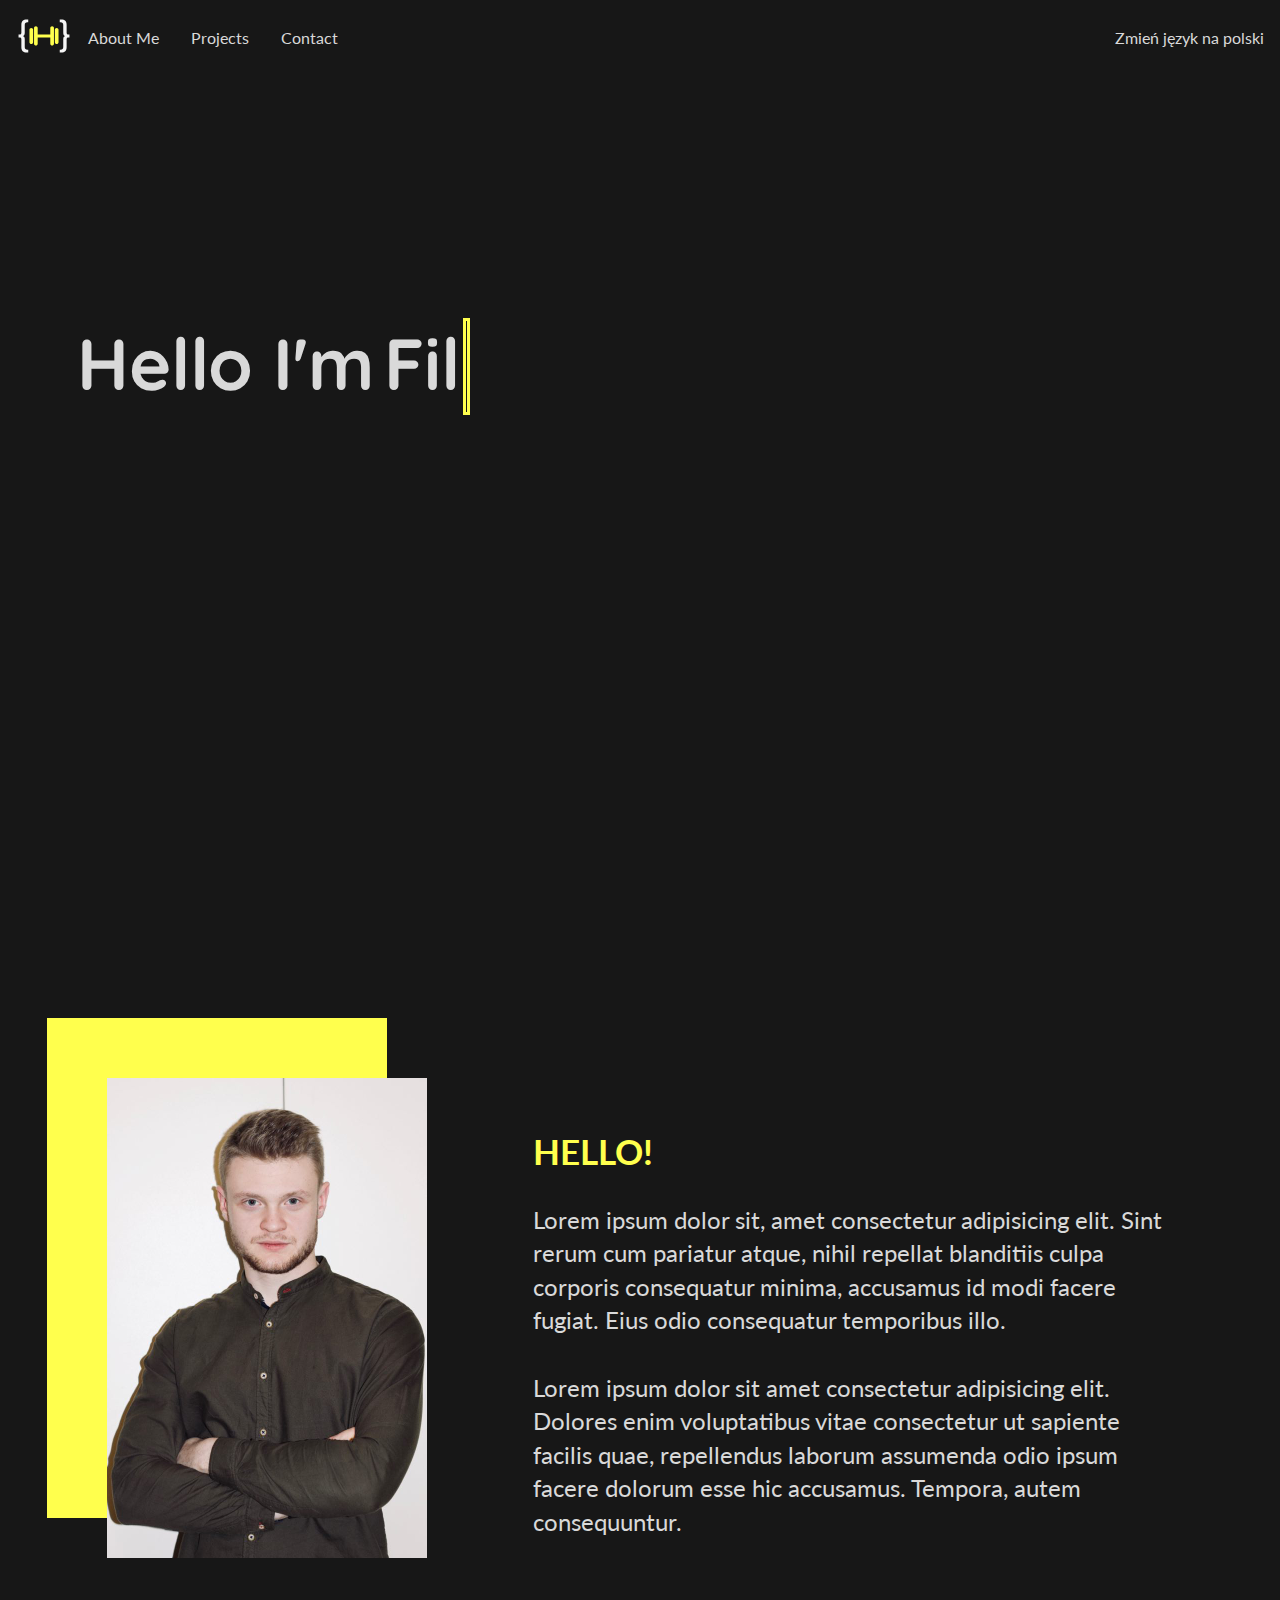
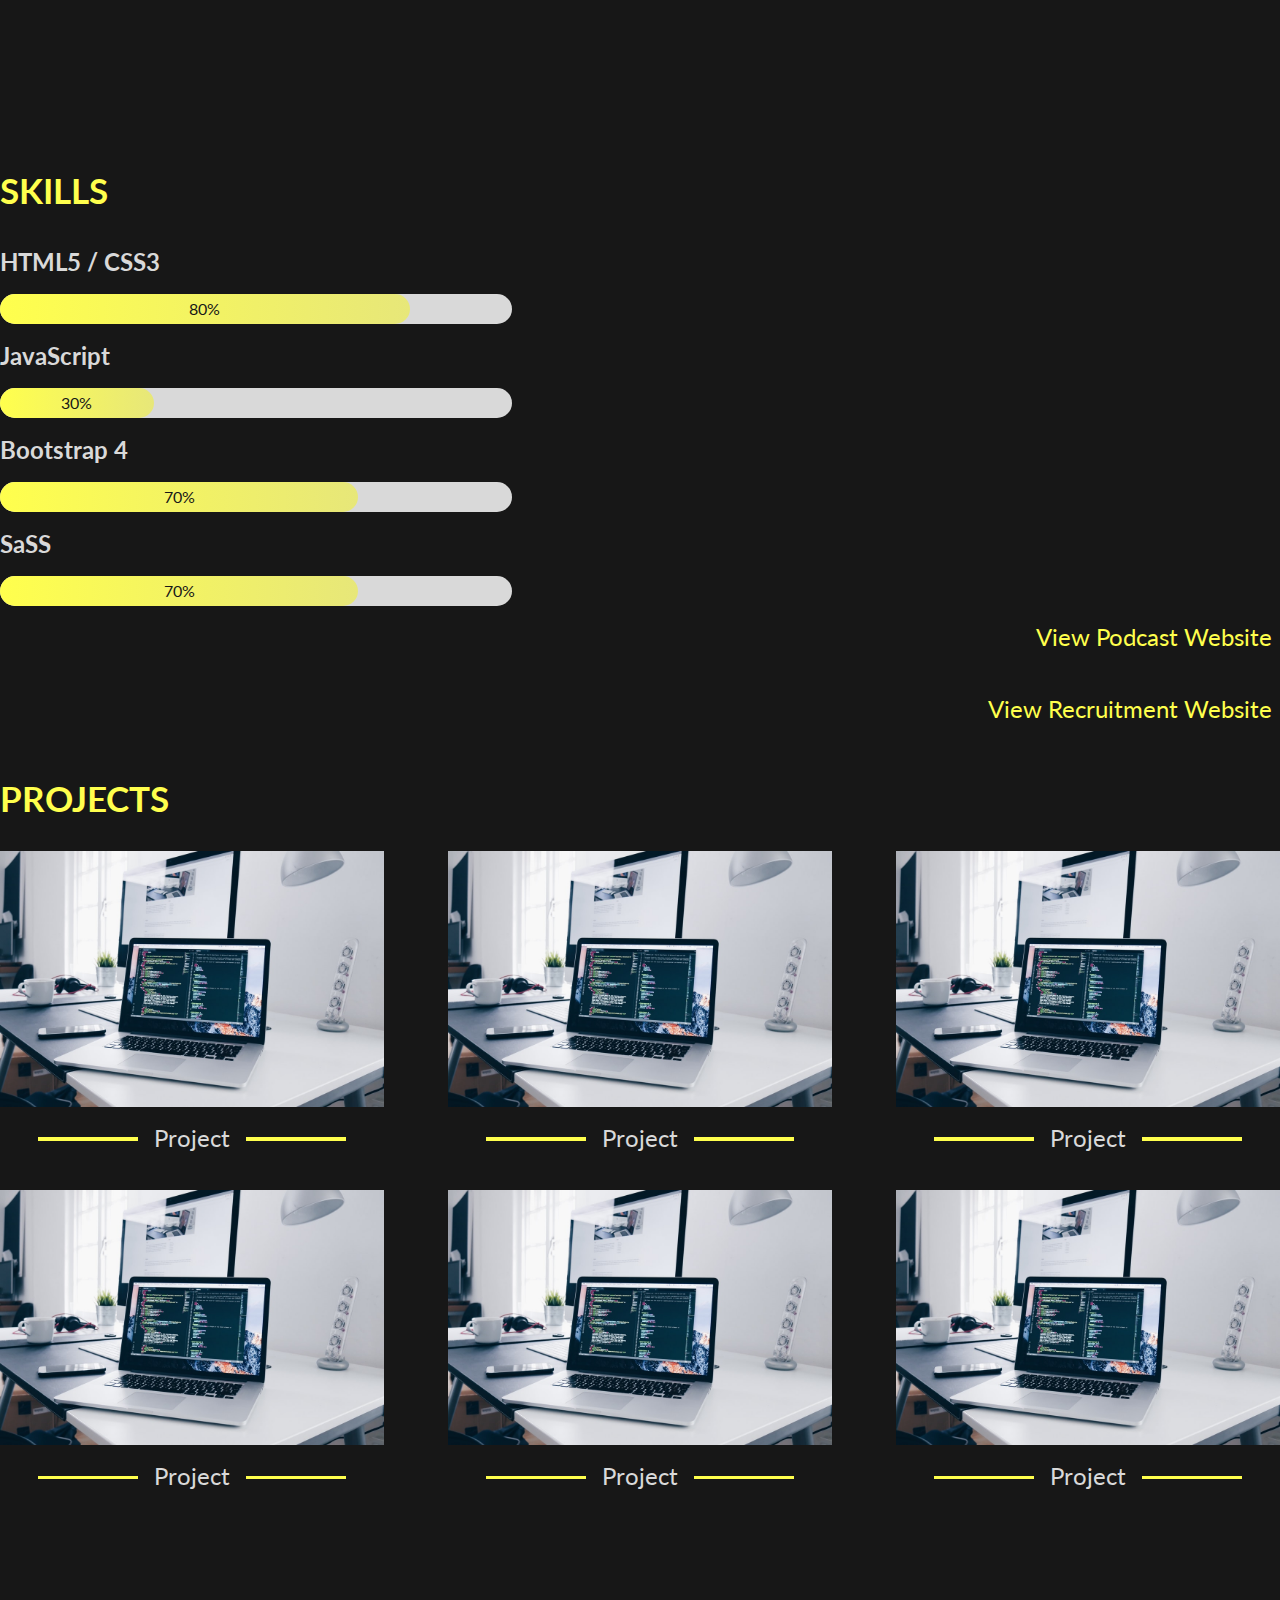
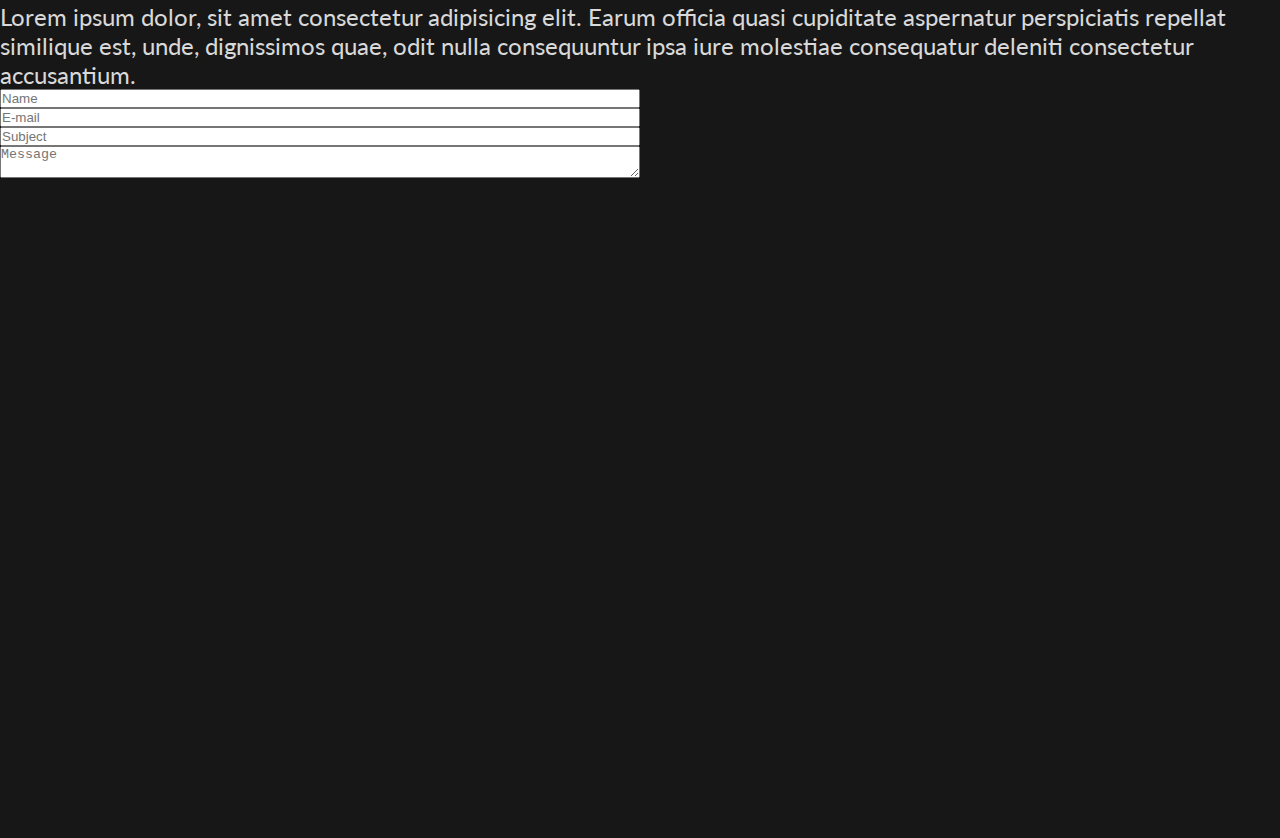
==== index.html @ 3d3f86bc "HTML, CSS and JS files - unfinished version" ====
<!DOCTYPE html>
<html lang="en">

<head>
    <meta charset="UTF-8">
    <meta name="viewport" content="width=device-width, initial-scale=1.0">
    <meta http-equiv="X-UA-Compatible" content="IE=edge, chrome=1">

    <title>Filip Kaczmarek - Portfolio</title>

    <meta name="keywords" content="Portfolio, Junior Frontend Developer, HTML, CSS, JavaScript">
    <meta name="author" content="Filip Kaczmarek">

    <!-- CSS STYLE  -->
    <link rel="stylesheet" href="style.css">

    <!-- GOOGLE FONTS -->
    <link href="https://fonts.googleapis.com/css2?family=Lato:wght@400;700;900&display=swap" rel="stylesheet">
    <link href="https://fonts.googleapis.com/css2?family=Quicksand:wght@400;700&display=swap" rel="stylesheet">

    <!-- FAV ICON -->
    <link rel="icon" href="Images/favicon.ico" type="image/x-icon'/">

</head>

<body>
    <div id="width-content">

        <!-- ***** NAVIGATION BAR ***** -->
        <nav class="navbar-view">
            <div>
                <ul class="navbar-list">
                    <li class="list-item list-logo">
                        <a class="navbar-link logo-fk" href="#"><img class="logo-navbar" src="Images/logo.svg"></a>
                    </li>
                    <li class="list-item list-link">
                        <a class="navbar-link" href="#">About Me</a>
                    </li>
                    <li class="list-item list-link">
                        <a class="navbar-link" href="#">Projects</a>
                    </li>
                    <li class="list-item list-link">
                        <a class="navbar-link" href="#">Contact</a>
                    </li>
                </ul>
            </div>
            <div class="change-language">
                <p>Zmień język na polski</p>
            </div>
        </nav>

        <!-- ***** MAIN SECTION - FIRST PAGE ***** -->
        <section id="first-page">
            <div class="greeting">
                <h1 class="greeting-text">Hello I'm </h1>
                <h1 class="typing">Hi</h1>
            </div>
        </section>

        <!-- ***** MAIN SECTION - About Me ***** -->
        <section id="about-me">
            <div class="about-me__content">
                <div class="am--content__img">
                    <img class="photo-fk" src="Images/FilipKaczmarek-photo.jpg" alt="">
                </div>
                <div class="am--content__text">
                    <h1 class="h1-yellow">HELLO!</h1><br>
                    <p>Lorem ipsum dolor sit, amet consectetur adipisicing elit. Sint rerum cum pariatur atque, nihil
                        repellat blanditiis culpa corporis consequatur minima, accusamus id modi facere fugiat. Eius
                        odio
                        consequatur temporibus illo.</p><br />
                    <p>Lorem ipsum dolor sit amet consectetur adipisicing elit. Dolores enim voluptatibus vitae
                        consectetur
                        ut sapiente facilis quae, repellendus laborum assumenda odio ipsum facere dolorum esse hic
                        accusamus. Tempora, autem consequuntur.</p>
                </div>
            </div>
            <div id="my-skills">
                <div class="progress-bar">
                    <h1><span class="skill-heading">SKILLS</span></h1><br />

                    <div class="progress-bar__item item-htmlcss">
                        <h2>HTML5 / CSS3</h2>
                        <div class="progress">
                            <div class="progress-done progress-done__htmlcss" data-done="80">
                                80%
                            </div>
                        </div>
                    </div>
                    <div class="progress-bar__item item-javascript">
                        <h2>JavaScript</h2>
                        <div class="progress">
                            <div class="progress-done progress-done__javascript" data-done="30">
                                30%
                            </div>
                        </div>
                    </div>
                    <div class="progress-bar__item item-bootstrap">
                        <h2>Bootstrap 4</h2>
                        <div class="progress">
                            <div class="progress-done progress-done__bootstrap" data-done="70">
                                70%
                            </div>
                        </div>
                    </div>
                    <div class="progress-bar__item item-sass">
                        <h2>SaSS</h2>
                        <div class="progress">
                            <div class="progress-done progress-done__sass" data-done="70">
                                70%
                            </div>
                        </div>
                    </div>
                </div>
                <div class="other-websites">
                    <div>
                        <a href="#">View Podcast Website</a>
                    </div>
                    <div>
                        <a href="#">View Recruitment Website</a>
                    </div>
                </div>
            </div>

        </section>

        <!-- ***** MAIN SECTION - Projects ***** -->
        <section id="#projects">
            <div class="projects-heading__div">
                <h1><span class="projects-heading">PROJECTS</span></h1>
            </div>
            <div class="project-grid">
                <div class="project-item project1">
                    <div class="project-photo">
                        <img src="Images/project-photo.jpg" alt="">
                    </div>
                    <div class="hidden-box">
                        <p>Lorem ipsum dolor sit, amet consectetur adipisicing elit. In adipisci eos aperiam omnis rem
                            ipsa fuga obcaecati explicabo placeat</p>
                        <button>ABC</button> <button>ABV</button>
                    </div>
                    <div class="project-title">
                        <p><span class="project-name">Project</span></p>
                    </div>
                </div>
                <div class="project-item project2">
                    <div class="project-photo">
                        <img src="Images/project-photo.jpg" alt="">
                    </div>
                    <div class="project-title">
                        <p><span class="project-name">Project</span></p>
                    </div>
                </div>
                <div class="project-item project3">
                    <div class="project-photo">
                        <img src="Images/project-photo.jpg" alt="">
                    </div>
                    <div class="project-title">
                        <p><span class="project-name">Project</span></p>
                    </div>
                </div>
                <div class="project-item project4">
                    <div class="project-photo">
                        <img src="Images/project-photo.jpg" alt="">
                    </div>
                    <div class="project-title">
                        <p><span class="project-name">Project</span></p>
                    </div>
                </div>
                <div class="project-item project5">
                    <div class="project-photo">
                        <img src="Images/project-photo.jpg" alt="">
                    </div>
                    <div class="project-title">
                        <p><span class="project-name">Project</span></p>
                    </div>
                </div>
                <div class="project-item project6">
                    <div class="project-photo">
                        <img src="Images/project-photo.jpg" alt="">
                    </div>
                    <div class="project-title">
                        <p><span class="project-name">Project</span></p>
                    </div>
                </div>
            </div>
        </section>
        <section id="contact">
            <div class="contact-text">
                <p>Lorem ipsum dolor, sit amet consectetur adipisicing elit. Earum officia quasi cupiditate aspernatur
                    perspiciatis repellat similique est, unde, dignissimos quae, odit nulla consequuntur ipsa iure
                    molestiae consequatur deleniti consectetur accusantium.</p>
            </div>
            <div class="contact-flexbox">
                <div class="contactMe">
                    <form id="contact-form">
                        <input type="text" name="name" id="nameOfUser" placeholder="Name">
                        <input type="text" name="email" id="userEmail" placeholder="E-mail">
                        <input type="text" name="subject" id="messageSubject" placeholder="Subject">
                        <textarea name="message" id="messageFromUser" placeholder="Message"></textarea>
                    </form>
                </div>
                <div class="contact-info"></div>
            </div>
        </section>
    </div>


    <script src="script.js"></script>
</body>

</html>
---- style.css ----
* {
    box-sizing: border-box;
    margin: 0;
    padding: 0;
}

html, body {
    width: 100%;
    height: 100%;
    background-color: #171717;
    color: #D9D9D9;
    font-family: "Lato", sans-serif;
}

p {
    font-size: 1.5rem;
}

#width-content {
    margin: 0 auto;
    max-width: 1400px;
}

.h1-yellow, .skill-heading, .projects-heading {
    color: #FFFF4D;
    font-size: 2.2rem;
}

/* NAVIGATION */

.navbar-view {
    display: flex;
    flex-direction: row;
    align-items: center;
    justify-content: space-between;
    margin: 0.5rem 1rem;
}

.navbar-list {
    display: flex;
    align-items: center;
    justify-content: space-around;
}

.navbar-list li {
    list-style: none;
}

.list-logo {
    margin-right: 0.5rem 1.5rem;
}

.list-link {
    margin: 0.5rem 1rem;
}

.navbar-link {
    text-decoration: none;
    color: #D9D9D9;
}

.logo-fk {
    padding-right: 1rem;
}

.logo-navbar {
    min-width: 40px;
    max-height: auto;
}

.change-language>p {
    font-size: 1rem !important;
}

/* MAIN PAGE */

#first-page {
    width: 100%;
    height: calc(100vh - 70px);
}

.greeting {
    width: 100%;
    height: 100%;
    /* display: grid;
    grid-template-columns: repeat(12, 1fr);
    grid-template-rows: repeat(3, 1fr); */
    display: flex;
}

.greeting-text, .typing {
    font-family: "Quicksand", sans-serif;
    font-weight: 700;
    font-size: 4.5rem;
    padding-top: 19%;
    /* grid-column: 3 / 12;
    grid-row: 2 / 3; */
}

.greeting-text {
    padding-left: 6%;
}

.typing {
    position: relative;
    margin-left: 10px;
}

.typing::after {
    content: "";
    position: absolute;
    right: -10px;
    width: 0.5px;
    height: 11%;
    border: 3px solid #FFFF4D;
    animation: blink 0.5s infinite ease;
}

@keyframes blink {
    0% {
        opacity: 0;
    }
    100% {
        opacity: 1;
    }
}

/* About Me - Section */

.js-navbar {}

#about-me {
    width: 100%;
    height: 160vh;
}

.about-me__content {
    width: 100%;
    height: 60%;
    display: grid;
    grid-template-columns: repeat(12, 1fr);
    grid-template-rows: 20% 40% 40%;
}

.am--content__img {
    grid-column: 2 / 5;
    grid-row: 2 / 4;
}

.am--content__text {
    grid-column: 6 / 12;
    grid-row: 1 / 4;
    display: flex;
    flex-direction: column;
    align-items: flex-start;
    justify-content: center;
    line-height: 2.1rem;
}

.photo-fk {
    width: 100%;
    height: auto;
    -webkit-box-shadow: -50px -50px 0px 10px rgba(255, 255, 77, 1);
    -moz-box-shadow: -50px -50px 0px 10px rgba(255, 255, 77, 1);
    box-shadow: -50px -50px 0px 10px rgba(255, 255, 77, 1);
}

/* SKILLS SECTION */

#my-skills {
    width: 100%;
    height: 40%;
    display: flex;
}

.other-websites, .progress-bar {
    display: inline-block;
    width: 50%;
    height: 100%;
}

.progress-bar {
    display: flex;
    flex-direction: column;
}

.progress-bar__item {
    line-height: 4rem;
}

.other-websites {
    display: flex;
    flex-direction: column;
    align-items: flex-end;
    justify-content: flex-end;
}

.other-websites a {
    text-decoration: none;
    line-height: 4.5rem;
    color: #FFFF4D;
    padding-right: 0.5rem;
    padding-bottom: 1rem;
    font-size: 1.5rem;
}

/* -- Progress Bar -- */

.progress {
    width: 80%;
    height: 30px;
    border-radius: 20px;
    background-color: #D9D9D9;
}

.progress-done {
    height: 100%;
    color: #171717;
    background: linear-gradient(to left, #e7e779, #FFFF4D);
    border-radius: 20px;
    display: flex;
    justify-content: center;
    align-items: center;
    transition: 1s ease;
}

.progress-done__htmlcss {
    width: 0;
    opacity: 0;
}

.progress-done__javascript {
    width: 0;
    opacity: 0;
}

.progress-done__bootstrap, .progress-done__sass {
    width: 0;
    opacity: 0;
}

/* -- PROJECTS SECTION -- */

#projects {
    width: 100%;
    height: auto;
    display: block;
}

.projects-heading__div {
    margin-top: 2rem;
    margin-bottom: 2rem;
}

.nav-projects {
    margin-top: 4.5rem;
    margin-bottom: 2rem;
}

.project-grid {
    display: grid;
    grid-template-columns: repeat(12, 1fr);
    grid-template-rows: 1fr 1fr;
    column-gap: 5%;
    row-gap: 3%;
    margin-bottom: 3rem;
}

.project-item {
    width: 100%;
    height: 100%;
    display: flex;
    flex-direction: column;
}

.hidden-box {
    background-color: gray;
    display: none;
}

.project1, .project2, .project3, .hidden-box {
    grid-row: 1 / 2;
}

.project4, .project5, .project6 {
    grid-row: 2 / 3;
}

.project1, .project4 {
    grid-column: 1 / 5;
}

.project2, .project5 {
    grid-column: 5 / 9;
}

.project3, .project6 {
    grid-column: 9 / 13;
}

.project-photo {
    width: 100%;
    height: 80%;
}

.project-photo>img {
    width: 100%;
    height: 100%;
}

.project-title {
    width: 100%;
    height: 20%;
    text-align: center;
}

.project-title p {
    padding: 1rem 1rem;
    position: relative;
}

.project-title p::before {
    content: "";
    display: block;
    width: 100px;
    height: 3.5px;
    background: #FFFF4D;
    position: absolute;
    left: 10%;
    top: 50%;
    z-index: -2;
}

.project-title p::after {
    content: "";
    display: block;
    width: 100px;
    height: 3.5px;
    background: #FFFF4D;
    position: absolute;
    right: 10%;
    top: 50%;
    z-index: -2;
}

.project-name {
    background: #171717;
}

/* -- CONTACT ME SECTION -- */

#contact{
    width: 100%;
    height: 100vh;
}

.contact-text {
    padding-top: 4rem;
}

.contact-flexbox{
    display: flex;
    flex-direction: row;
    justify-content: center;
}

.contactMe,
.contact-info {
    width: 50%;
    height: auto;
}

#contact-form {
    display: flex;
    flex-direction: column;
}

@media screen and (max-width: 950px) {
    .greeting {
        flex-direction: column;
    }
    .greeting-text {
        padding-top: 25%;
        padding-left: 23%;
    }
    .typing {
        padding-top: 0%;
    }
    .am--content__text {
        padding-top: 1.5rem;
        line-height: 1.7rem;
        justify-content: flex-start;
    }
    #about-me p {
        font-size: 1.2rem
    }
}

@media screen and (max-width: 650px) {
    .greeting {
        flex-direction: column;
    }
    .greeting-text {
        padding-top: 40%;
    }
    .typing {
        padding-top: 0%;
    }
    .am--content__text {
        line-height: 1.3rem;
    }
    #about-me p {
        font-size: 1rem
    }
}

@media screen and (max-width: 480px) {
    .greeting {
        flex-direction: column;
    }
    .greeting-text {
        padding-top: 40%;
    }
    .typing {
        padding-top: 0%;
    }
}
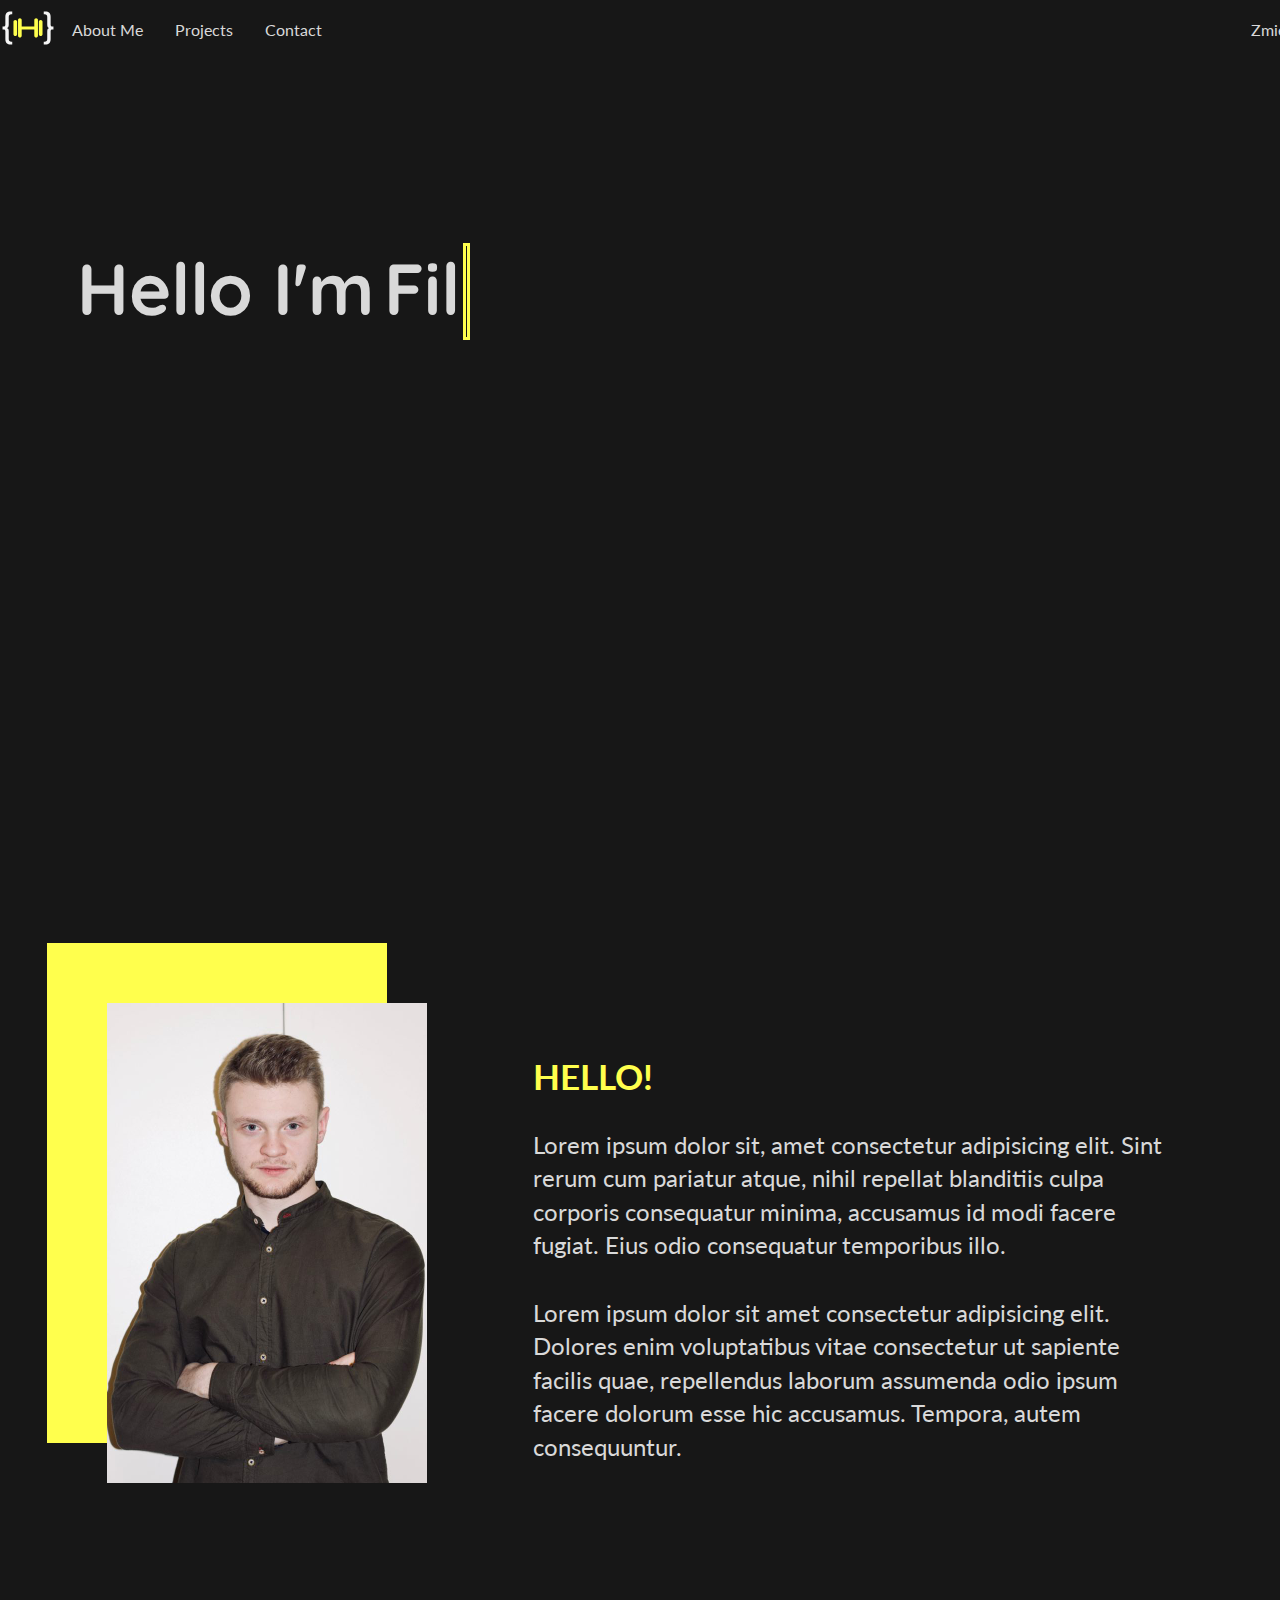
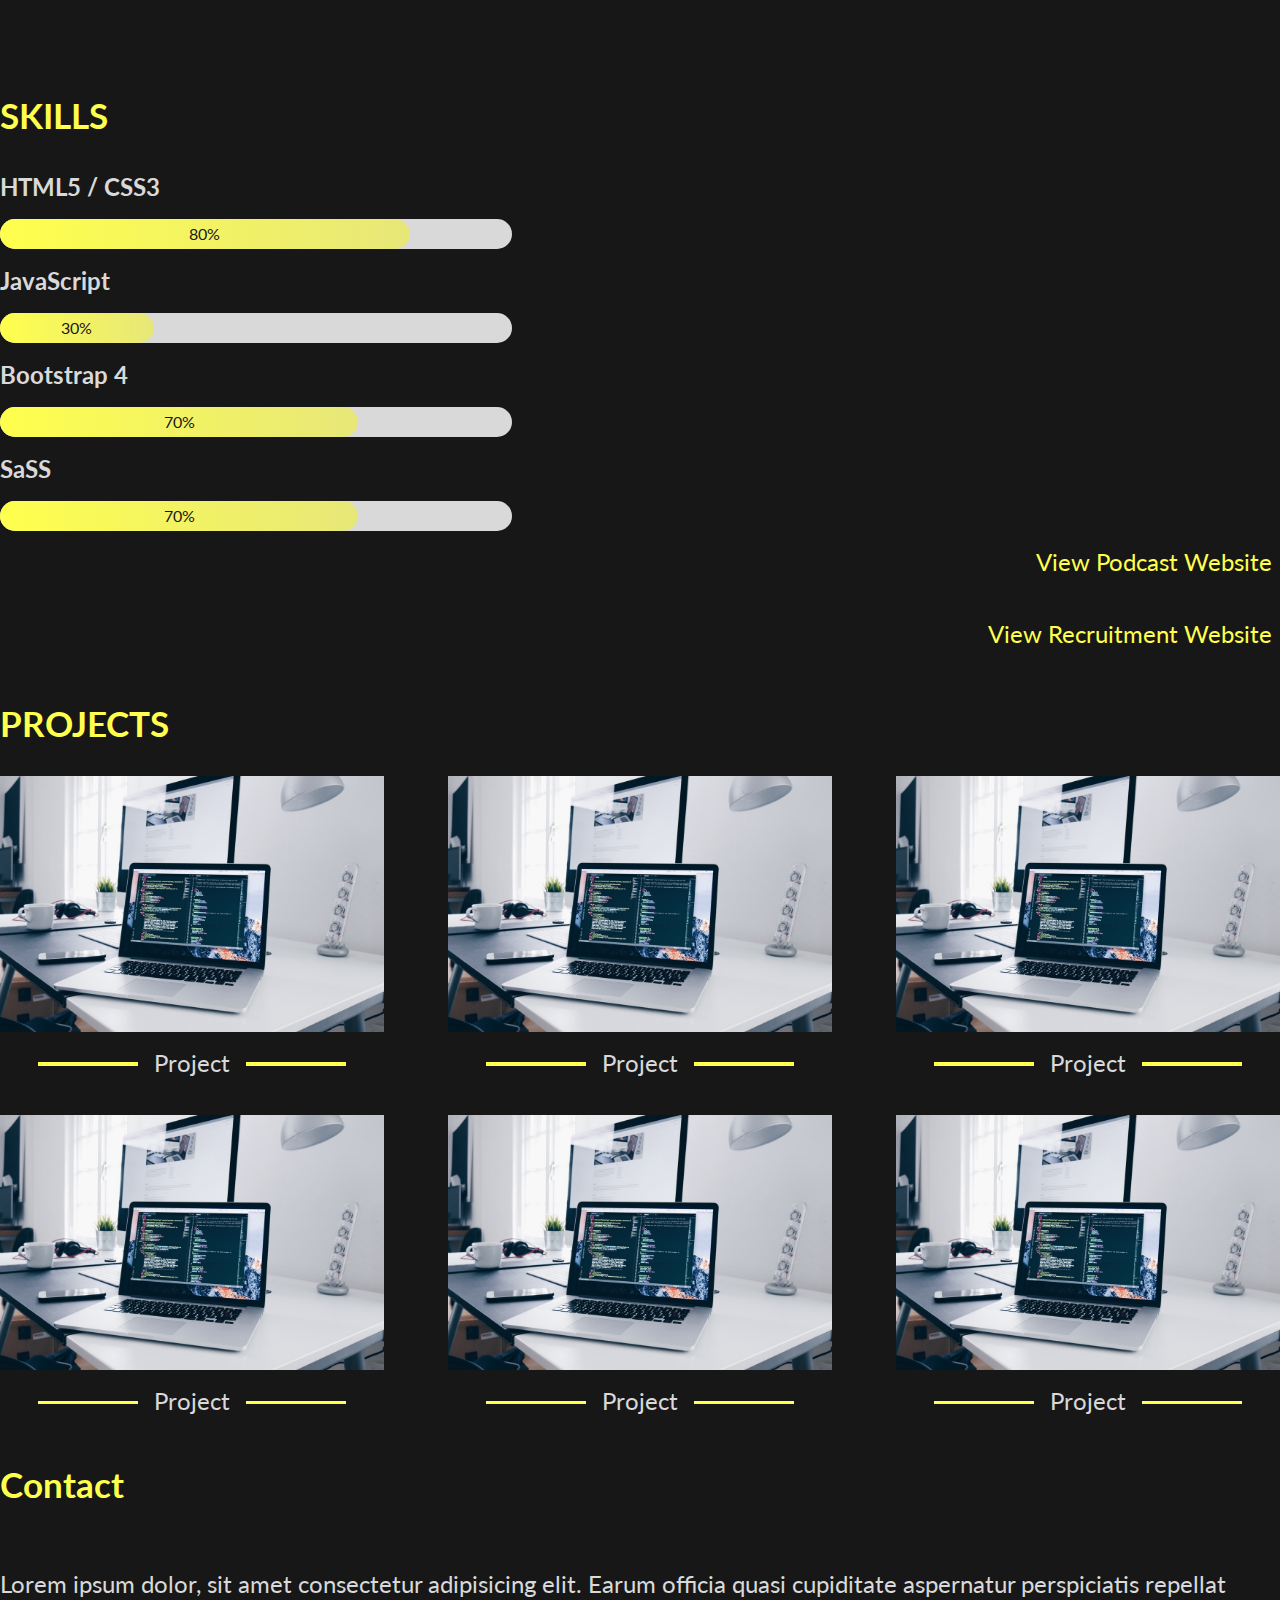
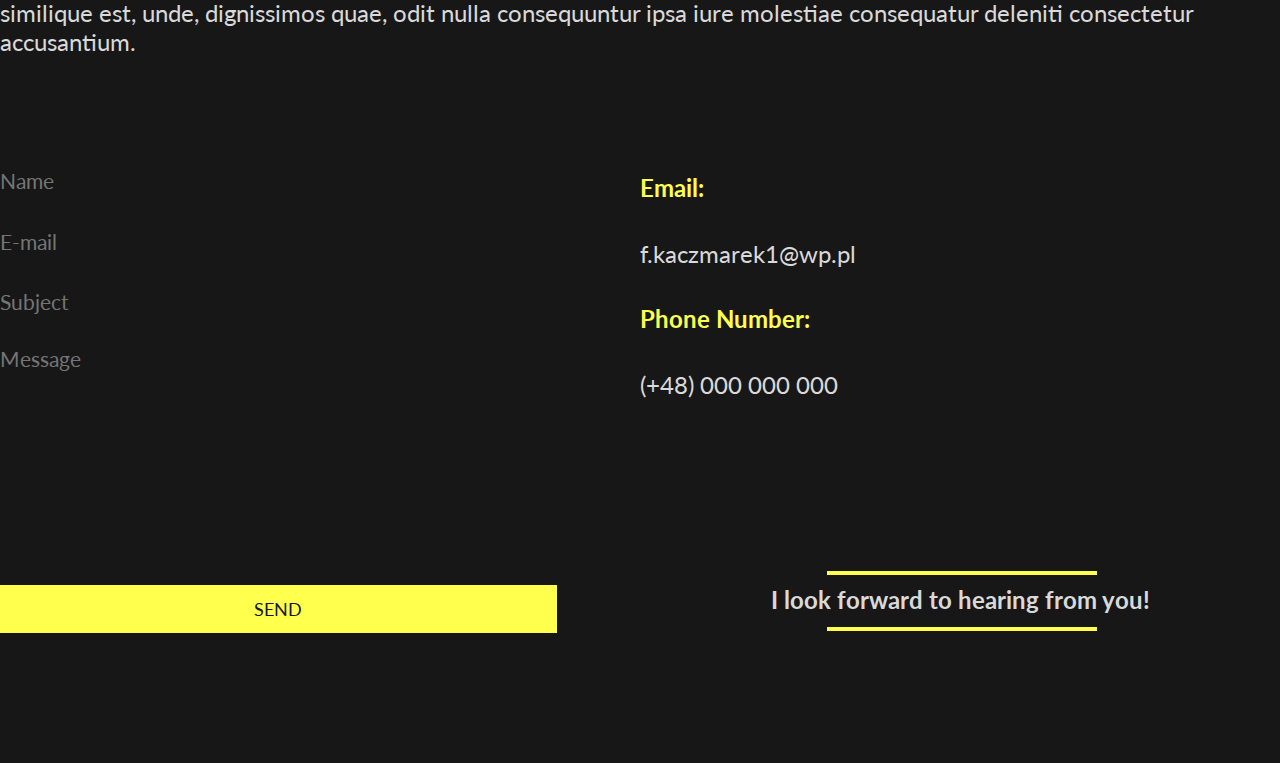
==== commit 7048ae35: "Update" ====
--- a/index.html
+++ b/index.html
@@ -21,32 +21,38 @@
     <!-- FAV ICON -->
     <link rel="icon" href="Images/favicon.ico" type="image/x-icon'/">
 
+    
+    <script src="https://ajax.googleapis.com/ajax/libs/jquery/3.5.1/jquery.min.js"></script>
+
 </head>
 
 <body>
     <div id="width-content">
 
         <!-- ***** NAVIGATION BAR ***** -->
-        <nav class="navbar-view">
-            <div>
-                <ul class="navbar-list">
-                    <li class="list-item list-logo">
-                        <a class="navbar-link logo-fk" href="#"><img class="logo-navbar" src="Images/logo.svg"></a>
-                    </li>
-                    <li class="list-item list-link">
-                        <a class="navbar-link" href="#">About Me</a>
-                    </li>
-                    <li class="list-item list-link">
-                        <a class="navbar-link" href="#">Projects</a>
-                    </li>
-                    <li class="list-item list-link">
-                        <a class="navbar-link" href="#">Contact</a>
-                    </li>
-                </ul>
-            </div>
-            <div class="change-language">
-                <p>Zmień język na polski</p>
-            </div>
+        <nav>
+            <div class="navbar-view">
+                <div>
+                    <ul class="navbar-list">
+                        <li class="list-item list-logo">
+                            <a class="navbar-link logo-fk" href="#"><img class="logo-navbar" src="Images/logo.svg"></a>
+                        </li>
+                        <li class="list-item list-link">
+                            <a class="navbar-link" href="#about-me">About Me</a>
+                        </li>
+                        <li class="list-item list-link">
+                            <a class="navbar-link" href="#projects">Projects</a>
+                        </li>
+                        <li class="list-item list-link">
+                            <a class="navbar-link" href="#contact">Contact</a>
+                        </li>
+                    </ul>
+                </div>
+                <div class="change-language">
+                    <p>Zmień język na polski</p>
+                </div>
+            </div>
+
         </nav>
 
         <!-- ***** MAIN SECTION - FIRST PAGE ***** -->
@@ -114,7 +120,7 @@
                 </div>
                 <div class="other-websites">
                     <div>
-                        <a href="#">View Podcast Website</a>
+                        <a class="mobile-style" href="#">View Podcast Website</a>
                     </div>
                     <div>
                         <a href="#">View Recruitment Website</a>
@@ -125,7 +131,7 @@
         </section>
 
         <!-- ***** MAIN SECTION - Projects ***** -->
-        <section id="#projects">
+        <section id="projects">
             <div class="projects-heading__div">
                 <h1><span class="projects-heading">PROJECTS</span></h1>
             </div>
@@ -133,11 +139,7 @@
                 <div class="project-item project1">
                     <div class="project-photo">
                         <img src="Images/project-photo.jpg" alt="">
-                    </div>
-                    <div class="hidden-box">
-                        <p>Lorem ipsum dolor sit, amet consectetur adipisicing elit. In adipisci eos aperiam omnis rem
-                            ipsa fuga obcaecati explicabo placeat</p>
-                        <button>ABC</button> <button>ABV</button>
+                        <div class="project-hidden__info"></div>
                     </div>
                     <div class="project-title">
                         <p><span class="project-name">Project</span></p>
@@ -185,23 +187,39 @@
                 </div>
             </div>
         </section>
+
+        <!-- ***** CONTACT SECTION  ***** -->
+
         <section id="contact">
             <div class="contact-text">
+                <h1><span class="contatct-title">Contact</span></h1>
                 <p>Lorem ipsum dolor, sit amet consectetur adipisicing elit. Earum officia quasi cupiditate aspernatur
                     perspiciatis repellat similique est, unde, dignissimos quae, odit nulla consequuntur ipsa iure
                     molestiae consequatur deleniti consectetur accusantium.</p>
             </div>
-            <div class="contact-flexbox">
-                <div class="contactMe">
-                    <form id="contact-form">
-                        <input type="text" name="name" id="nameOfUser" placeholder="Name">
-                        <input type="text" name="email" id="userEmail" placeholder="E-mail">
-                        <input type="text" name="subject" id="messageSubject" placeholder="Subject">
-                        <textarea name="message" id="messageFromUser" placeholder="Message"></textarea>
-                    </form>
-                </div>
-                <div class="contact-info"></div>
-            </div>
+
+            <div class="contactMe">
+                <form id="contact-form">
+                    <input type="text" name="name" id="nameOfUser" class="input-class" placeholder="Name">
+                    <input type="text" name="email" id="userEmail" class="input-class" placeholder="E-mail">
+                    <input type="text" name="subject" id="messageSubject" class="input-class" placeholder="Subject">
+                    <textarea name="message" id="messageFromUser" placeholder="Message"></textarea>
+                    <button class="btn">SEND</button>
+                </form>
+            </div>
+
+            <div class="contact-info">
+                <div class="contact-details">
+                    <p><span class="ylw-text">Email:</span></p>
+                    <p>f.kaczmarek1@wp.pl</p>
+                    <p><span class="ylw-text">Phone Number:</span></p>
+                    <p>(+48) 000 000 000</p>
+                </div>
+                <div class="goodbye-div">
+                    <p class="goodbye-text">I look forward to hearing from you!</p>
+                </div>
+            </div>
+
         </section>
     </div>
 
--- a/style.css
+++ b/style.css
@@ -21,7 +21,7 @@
     max-width: 1400px;
 }
 
-.h1-yellow, .skill-heading, .projects-heading {
+.h1-yellow, .skill-heading, .projects-heading, .contatct-title {
     color: #FFFF4D;
     font-size: 2.2rem;
 }
@@ -29,11 +29,20 @@
 /* NAVIGATION */
 
 .navbar-view {
+    width: 1400px;
     display: flex;
     flex-direction: row;
     align-items: center;
     justify-content: space-between;
-    margin: 0.5rem 1rem;
+    background-color: #171717;
+    position: fixed;
+    z-index: 10;
+}
+
+.navbar-scroll {
+    -webkit-box-shadow: 0px 15px 5px -0.5px rgba(23, 23, 23, 0.7);
+    -moz-box-shadow: 0px 15px 5px -0.5px rgba(23, 23, 23, 0.7);
+    box-shadow: 0px 15px 5px -0.5px rgba(23, 23, 23, 0.7);
 }
 
 .navbar-list {
@@ -82,9 +91,6 @@
 .greeting {
     width: 100%;
     height: 100%;
-    /* display: grid;
-    grid-template-columns: repeat(12, 1fr);
-    grid-template-rows: repeat(3, 1fr); */
     display: flex;
 }
 
@@ -93,8 +99,6 @@
     font-weight: 700;
     font-size: 4.5rem;
     padding-top: 19%;
-    /* grid-column: 3 / 12;
-    grid-row: 2 / 3; */
 }
 
 .greeting-text {
@@ -127,8 +131,6 @@
 
 /* About Me - Section */
 
-.js-navbar {}
-
 #about-me {
     width: 100%;
     height: 160vh;
@@ -252,11 +254,6 @@
     margin-bottom: 2rem;
 }
 
-.nav-projects {
-    margin-top: 4.5rem;
-    margin-bottom: 2rem;
-}
-
 .project-grid {
     display: grid;
     grid-template-columns: repeat(12, 1fr);
@@ -271,14 +268,19 @@
     height: 100%;
     display: flex;
     flex-direction: column;
-}
-
-.hidden-box {
-    background-color: gray;
+    position: relative;
+}
+
+.project-hidden__info {
     display: none;
-}
-
-.project1, .project2, .project3, .hidden-box {
+    position: absolute;
+    width: 100%;
+    height: 100%;
+    z-index: 130;
+    background-color: red;
+}
+
+.project1, .project2, .project3 {
     grid-row: 1 / 2;
 }
 
@@ -349,79 +351,431 @@
 
 /* -- CONTACT ME SECTION -- */
 
-#contact{
+#contact {
     width: 100%;
     height: 100vh;
+    display: grid;
+    grid-template-columns: repeat(2, 1fr);
+    grid-template-rows: 25% 75%;
+    grid-template-areas: "textgrid textgrid" "contactme contactinfo";
 }
 
 .contact-text {
+    grid-area: textgrid;
+}
+
+.contactMe {
+    grid-area: contactme;
+}
+
+.contact-info {
+    grid-area: contactinfo;
+}
+
+.contact-text p {
     padding-top: 4rem;
 }
 
-.contact-flexbox{
-    display: flex;
-    flex-direction: row;
+#contact-form {
+    width: 100%;
+    height: 85%;
+    padding-top: 3rem;
+    display: flex;
+    flex-direction: column;
+    justify-content: space-evenly;
+    align-items: flex-start;
+}
+
+textarea, .input-class {
+    font-family: "Lato", sans-serif;
+    outline: none;
+    border: none;
+    background-color: #171717;
+    font-size: 1.3rem;
+    color: #D9D9D9;
+}
+
+textarea {
+    resize: none;
+    width: 87%;
+    height: 40%;
+}
+
+.input-class {
+    width: 70%;
+    height: 2rem;
+}
+
+.input-class:focus, textarea:focus {
+    border-bottom: solid 2px #FFFF4D;
+}
+
+.btn {
+    width: 87%;
+    height: 3rem;
+    background-color: #FFFF4D;
+    color: #171717;
+    outline: none;
+    border: none;
+    font-size: 1.1rem;
+    font-family: "Lato", sans-serif;
+}
+
+.contact-info {
+    display: flex;
+    flex-direction: column;
+}
+
+.contact-details, .goodbye-div {
+    width: 100%;
+    height: 87%;
+}
+
+.contact-details {
+    display: flex;
+    flex-direction: column;
+    justify-content: space-evenly;
+    padding-top: 3rem;
+}
+
+.ylw-text {
+    color: #FFFF4D;
+    font-weight: 700;
+}
+
+.goodbye-div {
+    display: flex;
+    align-items: center;
     justify-content: center;
 }
 
-.contactMe,
-.contact-info {
-    width: 50%;
-    height: auto;
-}
-
-#contact-form {
-    display: flex;
-    flex-direction: column;
+.goodbye-text {
+    font-weight: 700;
+    position: relative;
+}
+
+.goodbye-text::before {
+    content: "";
+    display: block;
+    position: absolute;
+    width: 70%;
+    border: 2px solid #FFFF4D;
+    top: -50%;
+    left: 15%;
+}
+
+.goodbye-text::after {
+    content: "";
+    display: block;
+    position: absolute;
+    width: 70%;
+    border: 2px solid #FFFF4D;
+    bottom: -60%;
+    left: 15%;
 }
 
 @media screen and (max-width: 950px) {
+    .h1-yellow, .skill-heading, .projects-heading, .contatct-title {
+        font-size: 1.9rem;
+    }
     .greeting {
         flex-direction: column;
     }
     .greeting-text {
-        padding-top: 25%;
-        padding-left: 23%;
+        padding-top: 30%;
+        padding-left: 25%;
     }
     .typing {
         padding-top: 0%;
+        padding-left: 12%;
+        overflow-x: hidden;
+    }
+    #about-me {
+        margin-top: 5rem;
+        height: 120vh;
+    }
+    .about-me__content {
+        height: 60%;
+        grid-template-rows: 20% 40%;
+    }
+    .am--content__img {
+        grid-row: 2 / 3;
     }
     .am--content__text {
-        padding-top: 1.5rem;
-        line-height: 1.7rem;
-        justify-content: flex-start;
+        grid-column: 6 / 13;
+        grid-row: 1 / 3;
+        line-height: 1.8rem;
+    }
+    .am--content__text {
+        padding-top: 1.2rem;
+        line-height: 1.5rem;
     }
     #about-me p {
         font-size: 1.2rem
     }
+    /* SKILLS SECTION */
+    .progress-bar__item {
+        line-height: 3rem;
+    }
+    .other-websites a {
+        line-height: 3.5rem;
+        padding-bottom: 0.5rem;
+        font-size: 1.4rem;
+    }
+    /* -- PROJECTS SECTION -- */
+    .project-title p::before {
+        width: 80px;
+        left: 4%;
+        top: 50%;
+    }
+    .project-title p::after {
+        width: 80px;
+        right: 4%;
+        top: 50%;
+    }
+    /* -- CONTACT ME SECTION -- */
+    .contact-text p {
+        padding-top: 2.5rem;
+        font-size: 1.2rem;
+    }
+    textarea, .input-class, .contact-details p, .goodbye-text {
+        font-size: 1.2rem;
+    }
 }
 
 @media screen and (max-width: 650px) {
+    .h1-yellow, .skill-heading, .projects-heading, .contatct-title {
+        font-size: 1.6rem;
+    }
+    h2 {
+        font-size: 1.3rem;
+    }
     .greeting {
         flex-direction: column;
     }
     .greeting-text {
-        padding-top: 40%;
+        padding-top: 45%;
+        padding-left: 26%;
     }
     .typing {
         padding-top: 0%;
+        padding-left: 15%;
+    }
+    .greeting-text, .typing {
+        font-size: 3.5rem;
     }
     .am--content__text {
         line-height: 1.3rem;
+        padding-top: 0rem;
+    }
+    #about-me {
+        height: 120vh;
+    }
+    .about-me__content, #my-skills {
+        height: 50%;
+    }
+    .am--content__img {
+        grid-column: 2 / 6;
+        grid-row: 2 / 4;
+    }
+    .am--content__text {
+        grid-column: 6 / 13;
+        grid-row: 1 / 4;
+        padding-left: 0.5rem;
     }
     #about-me p {
         font-size: 1rem
     }
+    .photo-fk {
+        width: 100%;
+        height: 100%;
+        -webkit-box-shadow: -30px -30px 0px 3px rgba(255, 255, 77, 1);
+        -moz-box-shadow: -30px -30px 0px 3px rgba(255, 255, 77, 1);
+        box-shadow: -30px -30px 0px 3px rgba(255, 255, 77, 1);
+    }
+    /* SKILLS SECTION */
+    #my-skills {
+        padding-top: 1.5rem;
+    }
+    .other-websites a {
+        line-height: 3rem;
+        font-size: 1.3rem;
+    }
+    /* -- PROJECTS SECTION -- */
+    .project-grid {
+        grid-template-columns: 1fr 1fr;
+        grid-template-rows: repeat(3, 1fr);
+        column-gap: 1%;
+        row-gap: 1%;
+        margin-bottom: 2rem;
+    }
+    .project1, .project2 {
+        grid-row: 1 / 2;
+    }
+    .project3, .project4 {
+        grid-row: 2 / 3;
+    }
+    .project5, .project6 {
+        grid-row: 3 / 4;
+    }
+    .project1, .project3, .project5 {
+        grid-column: 1 / 2;
+    }
+    .project2, .project4, .project6 {
+        grid-column: 2 / 3;
+    }
+    .project-title p {
+        font-size: 1.3rem;
+    }
+    /* -- CONTACT ME SECTION -- */
+    #contact {
+        margin-top: 4rem;
+    }
+    #contact-form, .contact-details {
+        padding-top: 0rem;
+    }
+    .contact-text p {
+        padding-top: 1.5rem;
+        font-size: 1.2rem;
+    }
+    textarea, .input-class, .contact-details p, .goodbye-text {
+        font-size: 1.2rem;
+    }
 }
 
 @media screen and (max-width: 480px) {
-    .greeting {
+    .h1-yellow, .skill-heading, .projects-heading, .contatct-title {
+        font-size: 1.2rem;
+    }
+    h2 {
+        font-size: 1.1rem;
+    }
+    .greeting-text {
+        padding-top: 60%;
+        padding-left: 30%;
+    }
+    .typing {
+        padding-left: 19%;
+    }
+    .greeting-text, .typing {
+        font-size: 2.5rem;
+    }
+    #about-me {
+        height: auto;
+    }
+    .about-me__content {
+        grid-template-columns: 1fr;
+        grid-template-rows: 60% 40%;
+    }
+    .am--content__img {
+        grid-column: 1 / 2;
+        grid-row: 1 / 2;
+    }
+    .am--content__text {
+        grid-column: 1 / 2;
+        grid-row: 2 / 3;
+        padding-left: 0px;
+        line-height: 1.6rem;
+    }
+    .photo-fk {
+        width: 80%;
+        height: auto;
+        position: relative;
+        left: 50px;
+        top: 5px;
+        -webkit-box-shadow: -20px -20px 0px 0px rgba(255, 255, 77, 1);
+        -moz-box-shadow: -20px -20px 0px 0px rgba(255, 255, 77, 1);
+        box-shadow: -20px 0px 0px 0px rgba(255, 255, 77, 1);
+    }
+    /* SKILLS SECTION */
+    #my-skills {
         flex-direction: column;
     }
-    .greeting-text {
-        padding-top: 40%;
-    }
-    .typing {
-        padding-top: 0%;
+    .other-websites, .progress-bar {
+        display: block;
+        width: 100%;
+        /* height: 100%; */
+    }
+    .progress-bar__item {
+        line-height: 2.5rem;
+    }
+    .other-websites {
+        padding-top: 1rem;
+    }
+    .other-websites a {
+        line-height: 1.5rem;
+        padding-right: 0rem;
+        padding-bottom: 1rem;
+        font-size: 1rem;
+    }
+    /* -- Progress Bar -- */
+    .progress {
+        width: 90%;
+    }
+    /* -- PROJECTS SECTION -- */
+    .project-grid {
+        grid-template-columns: 1fr;
+        grid-template-rows: repeat(6, 1fr);
+        column-gap: 0%;
+        row-gap: 1%;
+        margin-bottom: 2rem;
+    }
+    .project1 {
+        grid-row: 1 / 2;
+    }
+    .project2 {
+        grid-row: 2 / 3;
+    }
+    .project3 {
+        grid-row: 3 / 4;
+    }
+    .project4 {
+        grid-row: 4 / 5;
+    }
+    .project5 {
+        grid-row: 5 / 6;
+    }
+    .project6 {
+        grid-row: 6 / 7;
+    }
+    .project1, .project3, .project5, .project2, .project4, .project6 {
+        grid-column: 1 / 2;
+    }
+    .project-title p {
+        font-size: 1.3rem;
+    }
+    .project-title p::before {
+        left: 13%;
+    }
+    .project-title p::after {
+        right: 13%;
+    }
+    /* -- CONTACT ME SECTION -- */
+    #contact {
+        height: auto;
+        display: grid;
+        grid-template-columns: 1fr;
+        grid-template-rows: repeat(3, 1fr);
+        grid-template-areas: "textgrid textgrid" "contactme contactme" "contactinfo contactinfo";
+    }
+    .contact-text {
+        margin-top: 3rem;
+    }
+    #contact-form, .contact-details {
+        padding-top: 0rem;
+    }
+    .contact-text p {
+        padding-top: 0.5rem;
+        padding-bottom: 2.5rem;
+    }
+    textarea, .input-class, .contact-details p, .goodbye-text {
+        font-size: 1.2rem;
+        padding-bottom: 1rem;
+    }
+    .btn {
+        width: 100%;
+    }
+    .goodbye-text::after {
+        bottom: -35%;
     }
 }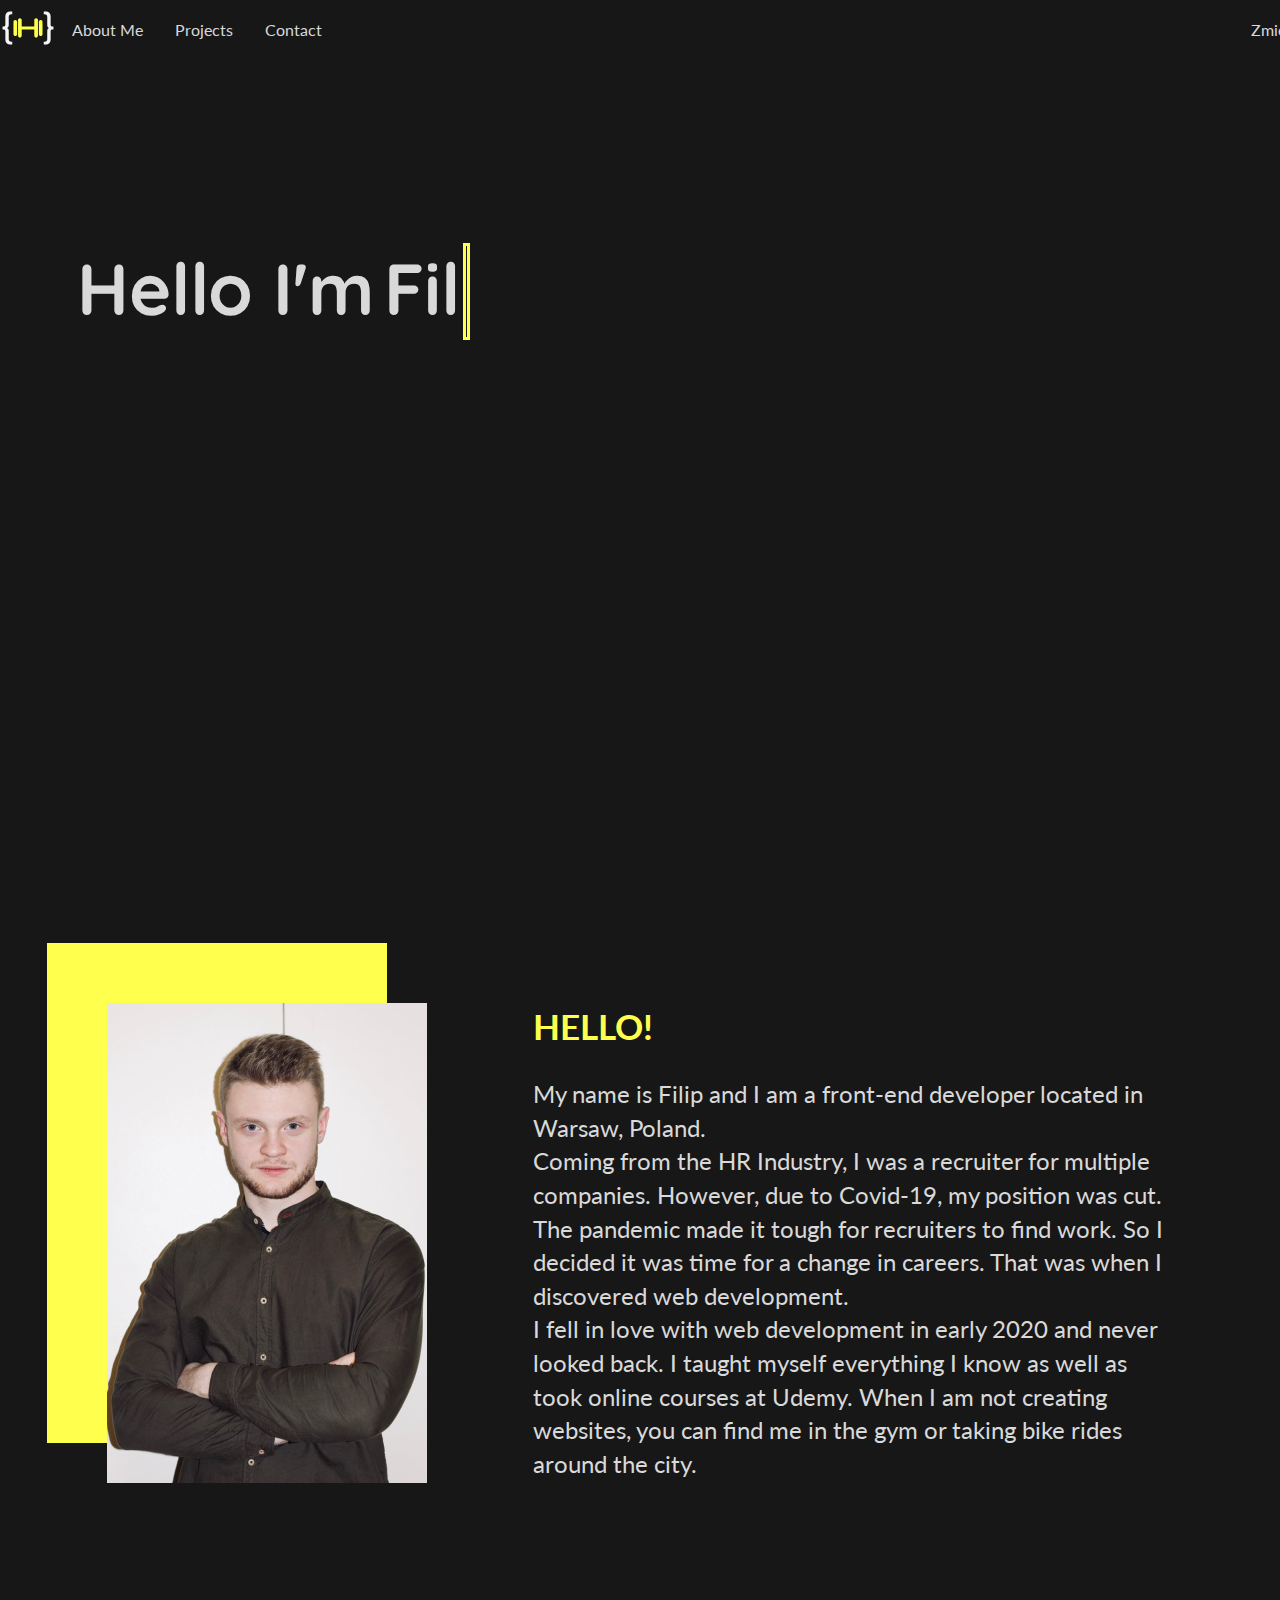
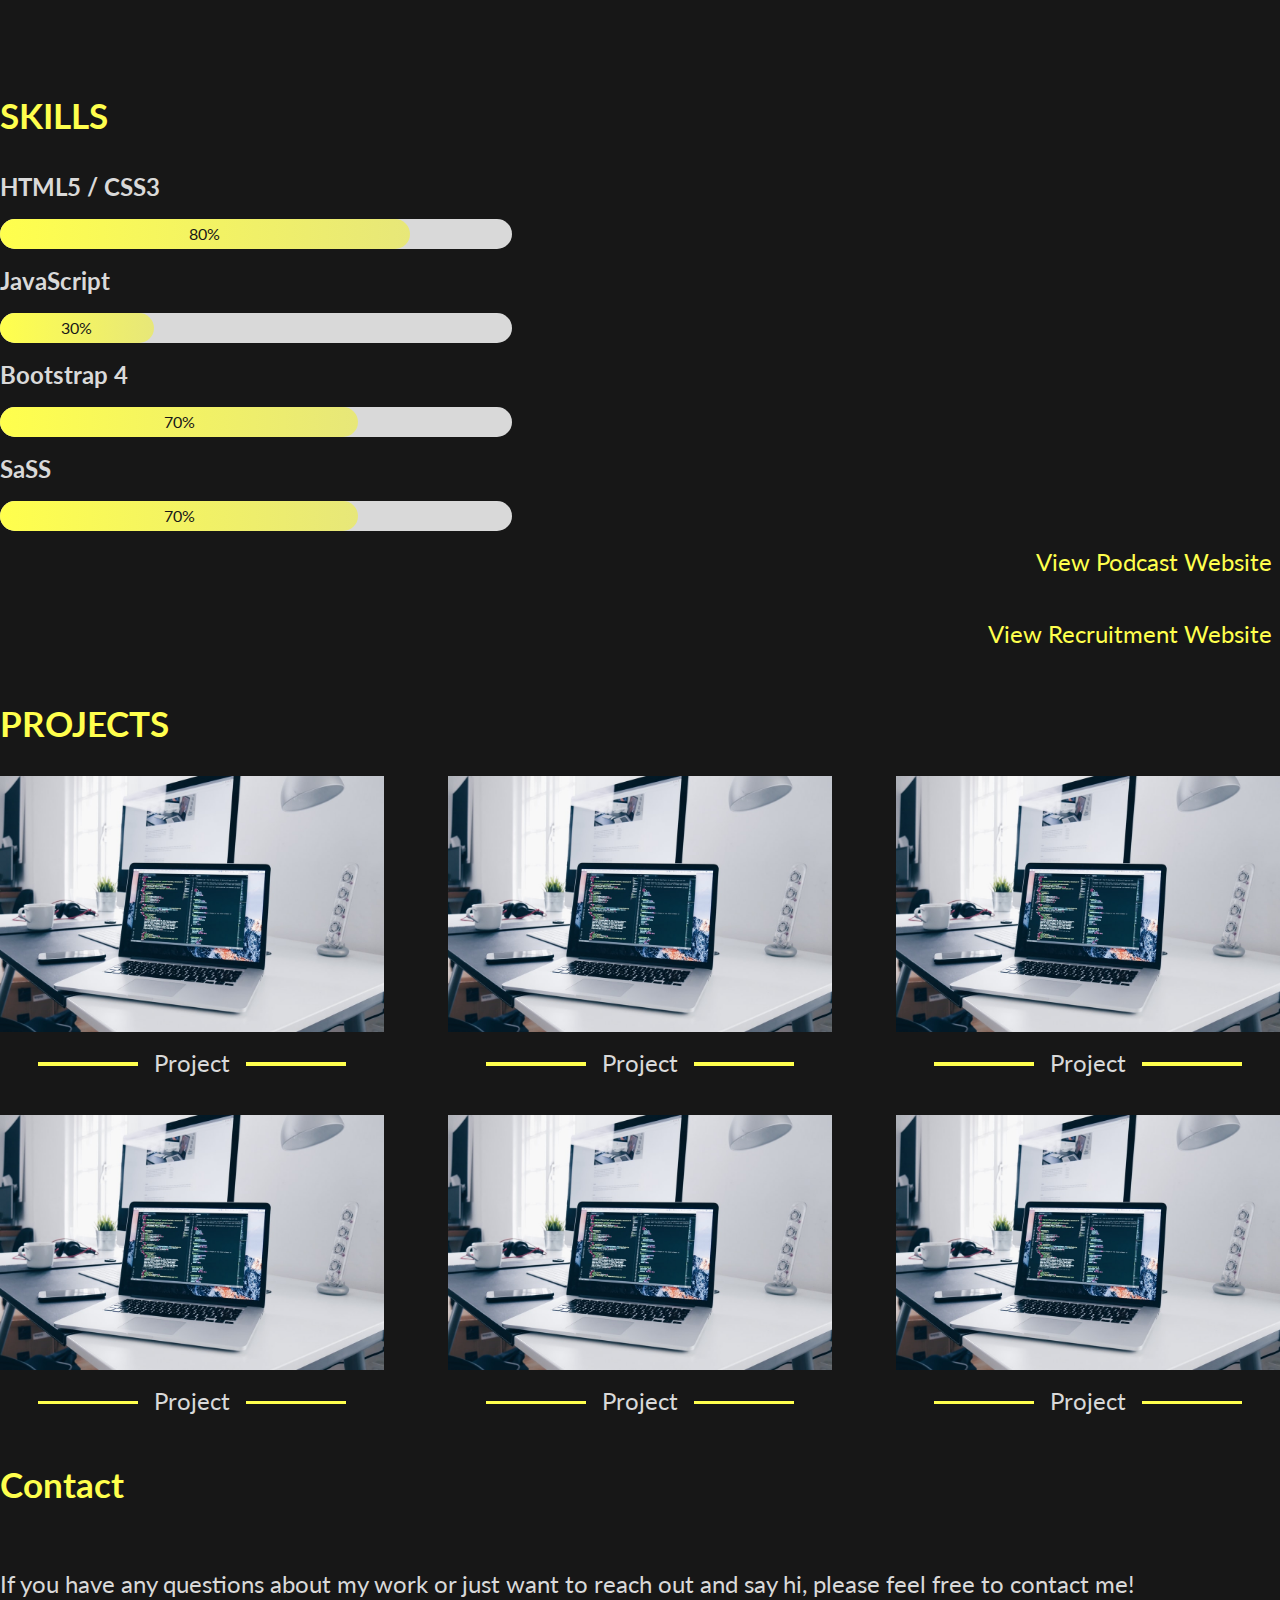
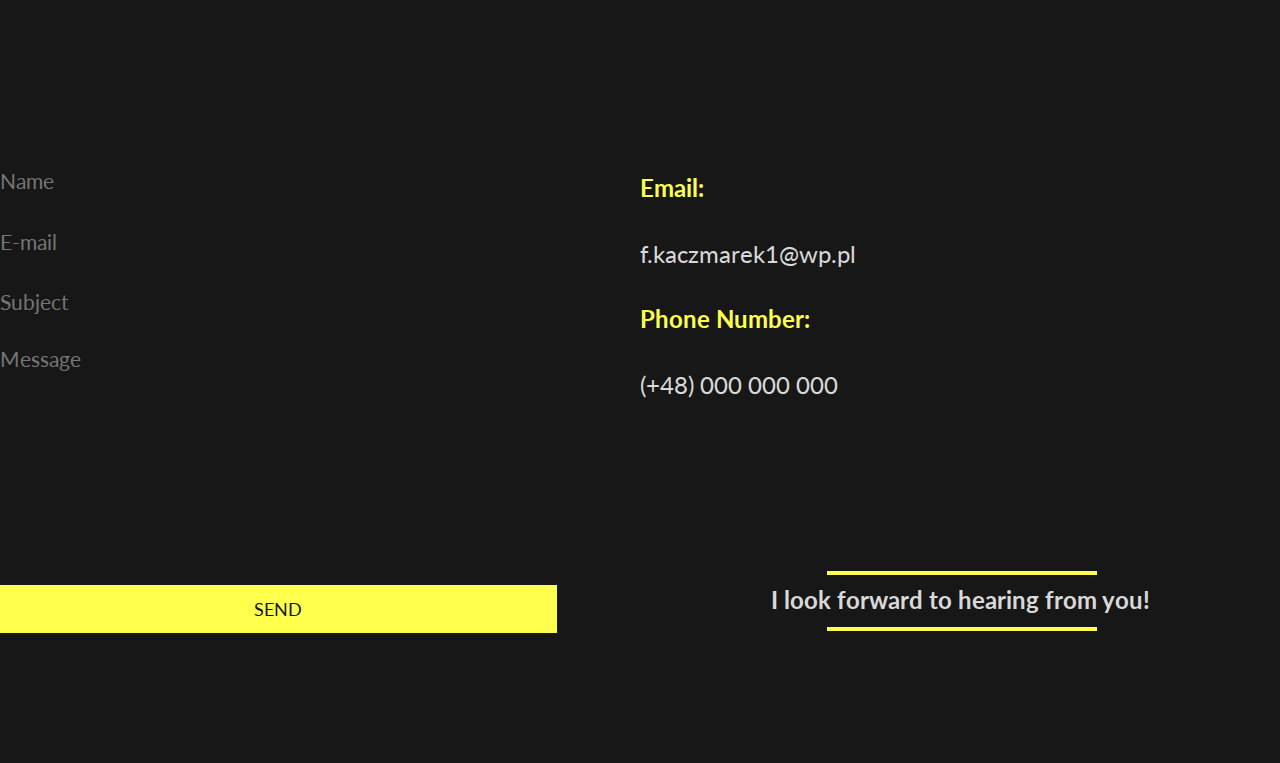
==== commit ad488b34: "Update text in HTML" ====
--- a/index.html
+++ b/index.html
@@ -71,14 +71,14 @@
                 </div>
                 <div class="am--content__text">
                     <h1 class="h1-yellow">HELLO!</h1><br>
-                    <p>Lorem ipsum dolor sit, amet consectetur adipisicing elit. Sint rerum cum pariatur atque, nihil
-                        repellat blanditiis culpa corporis consequatur minima, accusamus id modi facere fugiat. Eius
-                        odio
-                        consequatur temporibus illo.</p><br />
-                    <p>Lorem ipsum dolor sit amet consectetur adipisicing elit. Dolores enim voluptatibus vitae
-                        consectetur
-                        ut sapiente facilis quae, repellendus laborum assumenda odio ipsum facere dolorum esse hic
-                        accusamus. Tempora, autem consequuntur.</p>
+                    <p>My name is Filip and I am a front-end developer located in Warsaw, Poland.<br/>
+                        Coming from the HR Industry, I was a recruiter for multiple companies.
+                        However, due to Covid-19, my position was cut. The pandemic made it tough for recruiters
+                        to find work. So I decided it was time for a change in careers. That was when I discovered web development.<br/>
+                        I fell in love with web development in early 2020 and never looked back.
+                        I taught myself everything I know as well as took online courses at Udemy.
+                        When I am not creating websites, you can find me in the gym or taking bike rides around
+                        the city.</p><br />
                 </div>
             </div>
             <div id="my-skills">
@@ -193,9 +193,8 @@
         <section id="contact">
             <div class="contact-text">
                 <h1><span class="contatct-title">Contact</span></h1>
-                <p>Lorem ipsum dolor, sit amet consectetur adipisicing elit. Earum officia quasi cupiditate aspernatur
-                    perspiciatis repellat similique est, unde, dignissimos quae, odit nulla consequuntur ipsa iure
-                    molestiae consequatur deleniti consectetur accusantium.</p>
+                <p>If you have any questions about my work or just want to reach out and say hi,
+                    please feel free to contact me!</p>
             </div>
 
             <div class="contactMe">
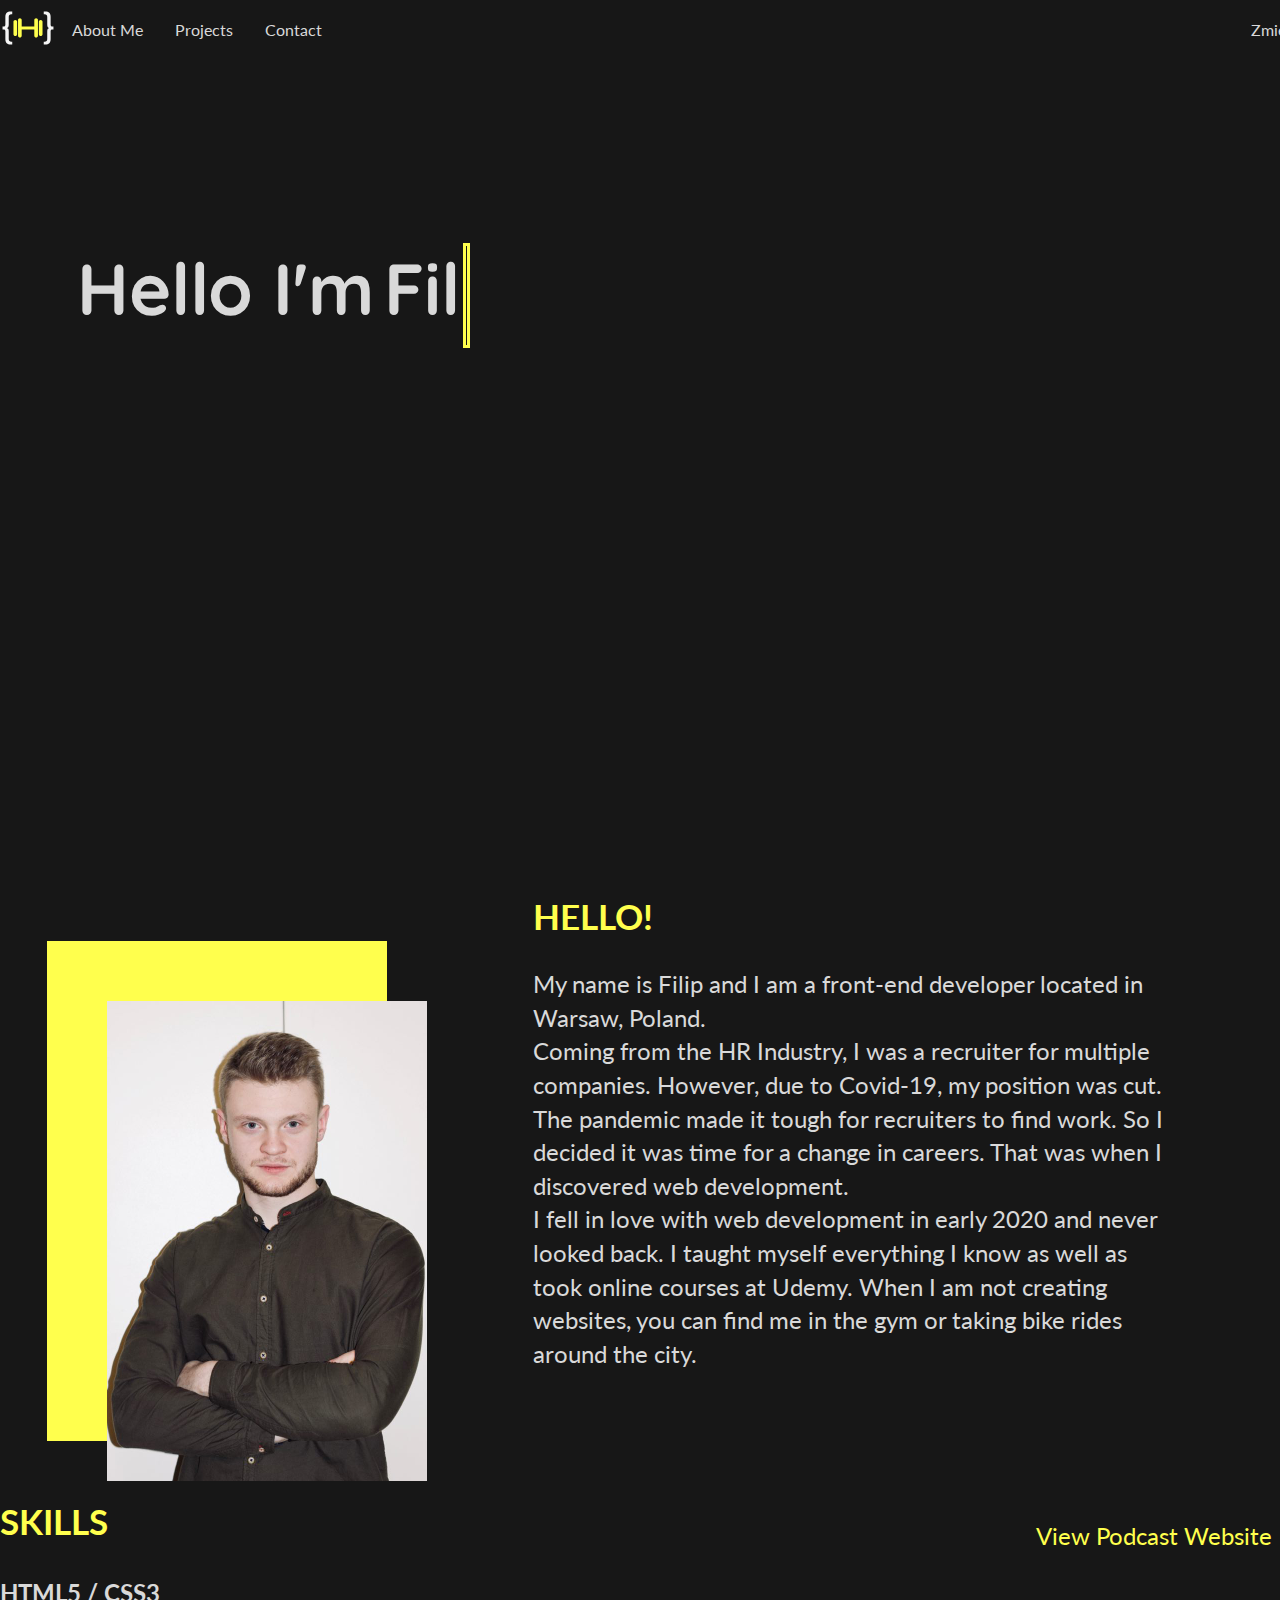
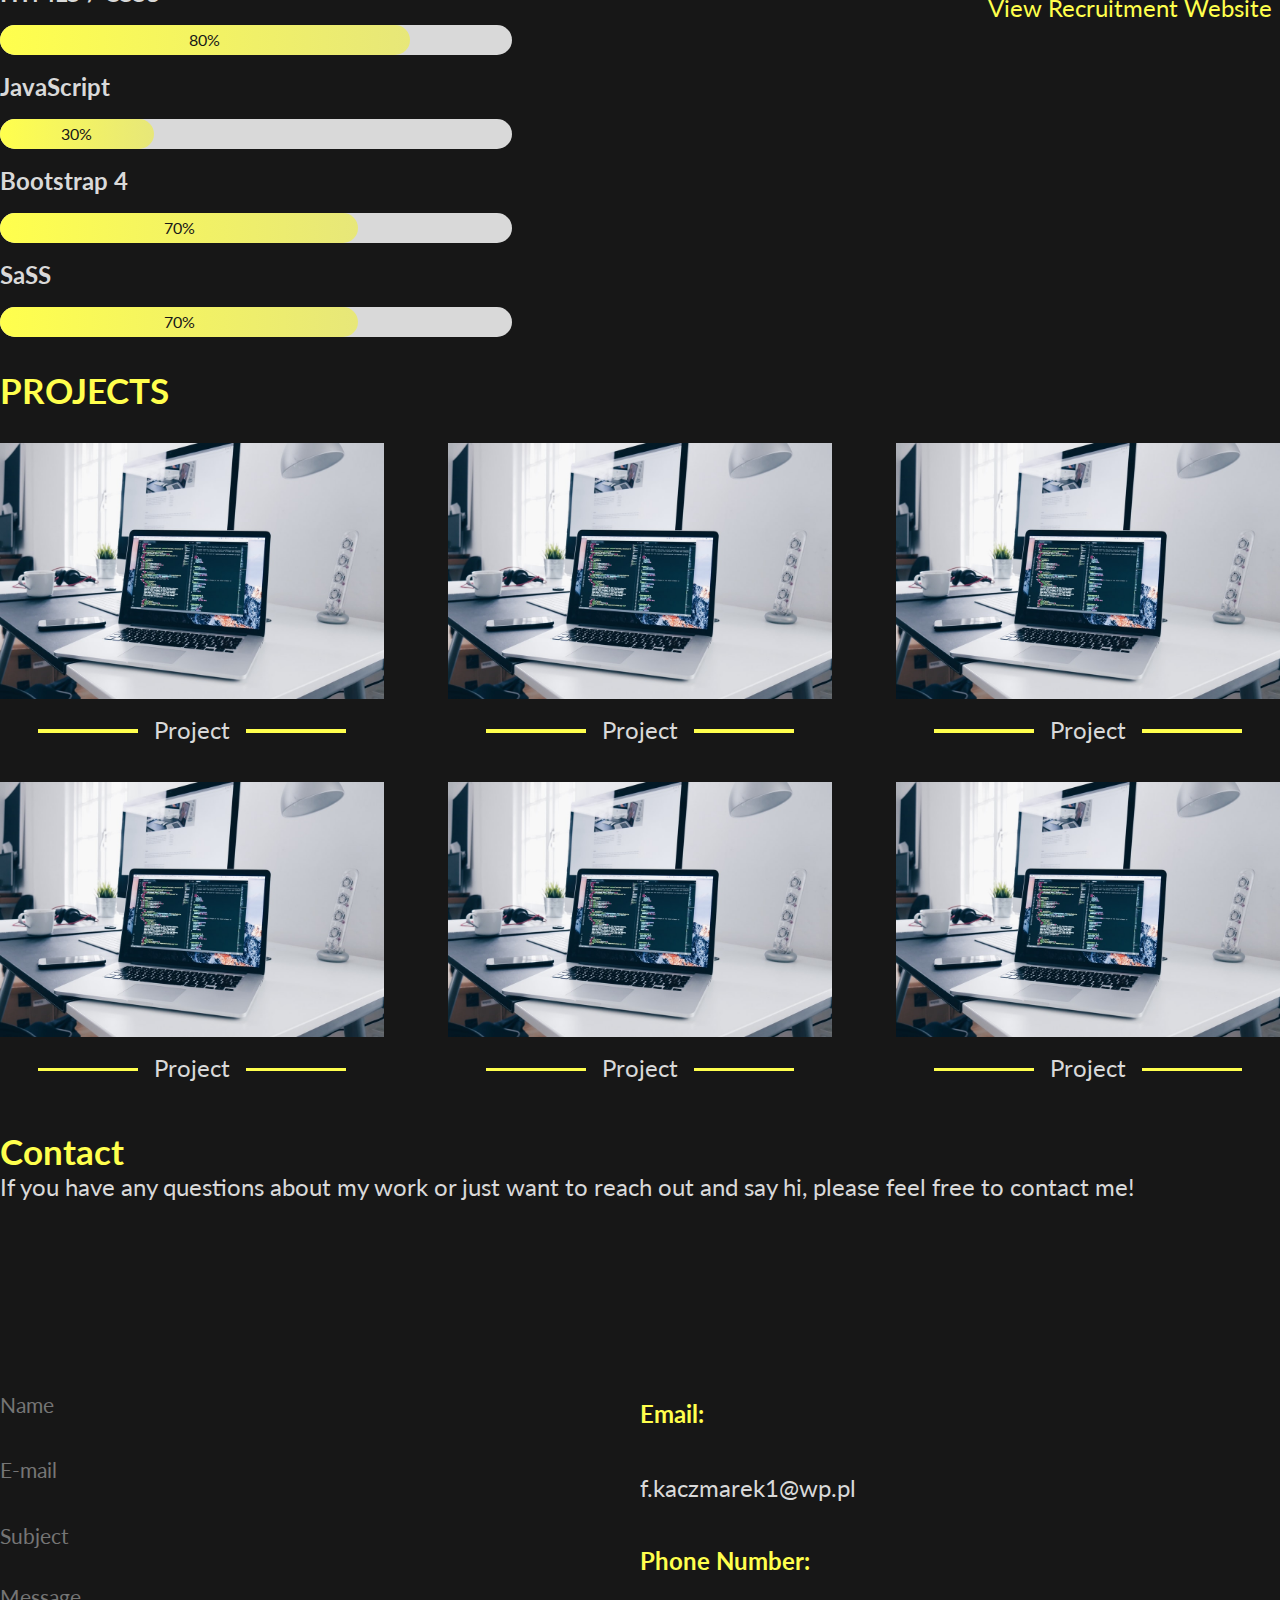
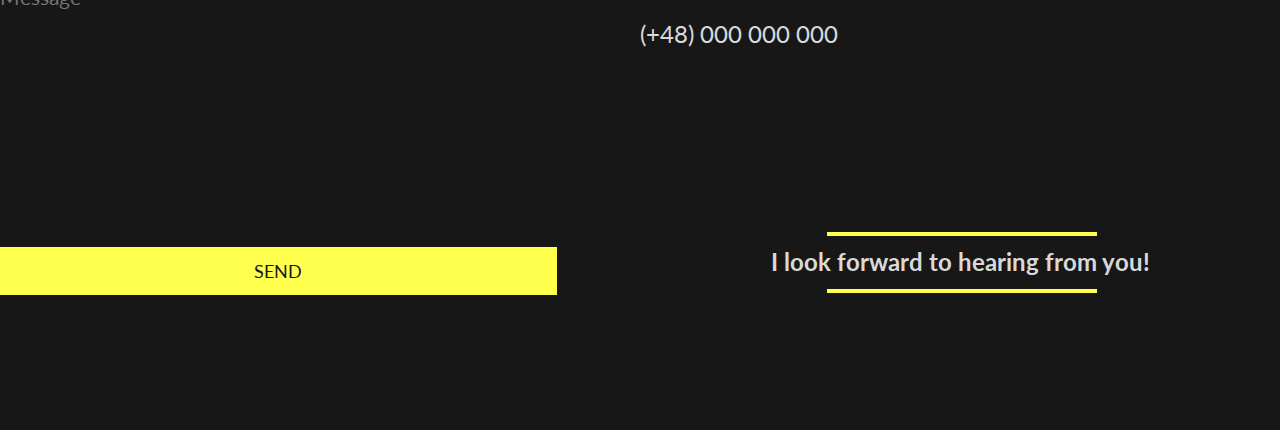
==== commit 6882e87b: "Add files via upload" ====
--- a/index.html
+++ b/index.html
@@ -139,7 +139,9 @@
                 <div class="project-item project1">
                     <div class="project-photo">
                         <img src="Images/project-photo.jpg" alt="">
-                        <div class="project-hidden__info"></div>
+                        <div class="project-hidden__info">
+                            <p>I'm sorry, this project isn't avaliable yet.<br/> Visit me later!</p>
+                        </div>
                     </div>
                     <div class="project-title">
                         <p><span class="project-name">Project</span></p>
@@ -148,6 +150,9 @@
                 <div class="project-item project2">
                     <div class="project-photo">
                         <img src="Images/project-photo.jpg" alt="">
+                        <div class="project-hidden__info">
+                            <p>I'm sorry, this project isn't avaliable yet.<br/> Visit me later!</p>
+                        </div>
                     </div>
                     <div class="project-title">
                         <p><span class="project-name">Project</span></p>
@@ -156,6 +161,9 @@
                 <div class="project-item project3">
                     <div class="project-photo">
                         <img src="Images/project-photo.jpg" alt="">
+                        <div class="project-hidden__info">
+                            <p>I'm sorry, this project isn't avaliable yet.<br/> Visit me later!</p>
+                        </div>
                     </div>
                     <div class="project-title">
                         <p><span class="project-name">Project</span></p>
@@ -164,6 +172,9 @@
                 <div class="project-item project4">
                     <div class="project-photo">
                         <img src="Images/project-photo.jpg" alt="">
+                        <div class="project-hidden__info">
+                            <p>I'm sorry, this project isn't avaliable yet.<br/> Visit me later!</p>
+                        </div>
                     </div>
                     <div class="project-title">
                         <p><span class="project-name">Project</span></p>
@@ -172,6 +183,9 @@
                 <div class="project-item project5">
                     <div class="project-photo">
                         <img src="Images/project-photo.jpg" alt="">
+                        <div class="project-hidden__info">
+                            <p>I'm sorry, this project isn't avaliable yet.<br/> Visit me later!</p>
+                        </div>
                     </div>
                     <div class="project-title">
                         <p><span class="project-name">Project</span></p>
@@ -180,6 +194,9 @@
                 <div class="project-item project6">
                     <div class="project-photo">
                         <img src="Images/project-photo.jpg" alt="">
+                        <div class="project-hidden__info">
+                            <p>I'm sorry, this project isn't avaliable yet.<br/> Visit me later!</p>
+                        </div>
                     </div>
                     <div class="project-title">
                         <p><span class="project-name">Project</span></p>
@@ -193,7 +210,7 @@
         <section id="contact">
             <div class="contact-text">
                 <h1><span class="contatct-title">Contact</span></h1>
-                <p>If you have any questions about my work or just want to reach out and say hi,
+                <p class="contact-text__paragraph">If you have any questions about my work or just want to reach out and say hi,
                     please feel free to contact me!</p>
             </div>
 
--- a/style.css
+++ b/style.css
@@ -85,7 +85,7 @@
 
 #first-page {
     width: 100%;
-    height: calc(100vh - 70px);
+    height: 100vh;
 }
 
 .greeting {
@@ -133,7 +133,6 @@
 
 #about-me {
     width: 100%;
-    height: 160vh;
 }
 
 .about-me__content {
@@ -173,6 +172,7 @@
     width: 100%;
     height: 40%;
     display: flex;
+    margin-top: 6rem;
 }
 
 .other-websites, .progress-bar {
@@ -245,7 +245,6 @@
 
 #projects {
     width: 100%;
-    height: auto;
     display: block;
 }
 
@@ -268,46 +267,54 @@
     height: 100%;
     display: flex;
     flex-direction: column;
+}
+
+.project1, .project2, .project3 {
+    grid-row: 1 / 2;
+}
+
+.project4, .project5, .project6 {
+    grid-row: 2 / 3;
+}
+
+.project1, .project4 {
+    grid-column: 1 / 5;
+}
+
+.project2, .project5 {
+    grid-column: 5 / 9;
+}
+
+.project3, .project6 {
+    grid-column: 9 / 13;
+}
+
+.project-photo {
+    width: 100%;
+    height: 80%;
     position: relative;
+}
+
+.project-photo>img {
+    width: 100%;
+    height: 100%;
 }
 
 .project-hidden__info {
     display: none;
     position: absolute;
+    top: 0;
+    left: 0;
     width: 100%;
     height: 100%;
-    z-index: 130;
-    background-color: red;
-}
-
-.project1, .project2, .project3 {
-    grid-row: 1 / 2;
-}
-
-.project4, .project5, .project6 {
-    grid-row: 2 / 3;
-}
-
-.project1, .project4 {
-    grid-column: 1 / 5;
-}
-
-.project2, .project5 {
-    grid-column: 5 / 9;
-}
-
-.project3, .project6 {
-    grid-column: 9 / 13;
-}
-
-.project-photo {
-    width: 100%;
-    height: 80%;
-}
-
-.project-photo>img {
-    width: 100%;
-    height: 100%;
+    z-index: 80;
+    background-color: rgba(0, 0, 0, 0.719);
+    text-align: center;
+    padding-top: 2rem;
+}
+
+.project-photo:hover .project-hidden__info {
+    display: block;
 }
 
 .project-title {
@@ -372,14 +379,10 @@
     grid-area: contactinfo;
 }
 
-.contact-text p {
-    padding-top: 4rem;
-}
-
 #contact-form {
     width: 100%;
     height: 85%;
-    padding-top: 3rem;
+    /* padding-top: 3rem; */
     display: flex;
     flex-direction: column;
     justify-content: space-evenly;
@@ -435,7 +438,7 @@
     display: flex;
     flex-direction: column;
     justify-content: space-evenly;
-    padding-top: 3rem;
+    /* padding-top: 3rem; */
 }
 
 .ylw-text {
@@ -478,8 +481,14 @@
     .h1-yellow, .skill-heading, .projects-heading, .contatct-title {
         font-size: 1.9rem;
     }
+
+    #first-page{
+        height: 100vh;
+    }
+
     .greeting {
         flex-direction: column;
+        min-height: 100vh;
     }
     .greeting-text {
         padding-top: 30%;
@@ -492,11 +501,11 @@
     }
     #about-me {
         margin-top: 5rem;
-        height: 120vh;
     }
     .about-me__content {
         height: 60%;
         grid-template-rows: 20% 40%;
+    
     }
     .am--content__img {
         grid-row: 2 / 3;
@@ -535,7 +544,6 @@
     }
     /* -- CONTACT ME SECTION -- */
     .contact-text p {
-        padding-top: 2.5rem;
         font-size: 1.2rem;
     }
     textarea, .input-class, .contact-details p, .goodbye-text {
@@ -543,7 +551,17 @@
     }
 }
 
-@media screen and (max-width: 650px) {
+@media screen and (max-height: 450px) {
+    .greeting-text {
+        padding-top: 15%;
+        padding-left: 10%;
+    }
+    .typing {
+        padding-left: 10%;
+    }
+}
+
+@media screen and (max-width: 670px) {
     .h1-yellow, .skill-heading, .projects-heading, .contatct-title {
         font-size: 1.6rem;
     }
@@ -554,15 +572,15 @@
         flex-direction: column;
     }
     .greeting-text {
-        padding-top: 45%;
-        padding-left: 26%;
+        padding-top: 20%;
+        padding-left: 32%;
     }
     .typing {
         padding-top: 0%;
         padding-left: 15%;
     }
     .greeting-text, .typing {
-        font-size: 3.5rem;
+        font-size: 2.8rem;
     }
     .am--content__text {
         line-height: 1.3rem;
@@ -570,6 +588,7 @@
     }
     #about-me {
         height: 120vh;
+        margin-top: 5rem;
     }
     .about-me__content, #my-skills {
         height: 50%;
@@ -596,12 +615,16 @@
     /* SKILLS SECTION */
     #my-skills {
         padding-top: 1.5rem;
+        margin-top: 9rem;
     }
     .other-websites a {
         line-height: 3rem;
         font-size: 1.3rem;
     }
     /* -- PROJECTS SECTION -- */
+    #projects {
+        margin-top: 20em;
+    }
     .project-grid {
         grid-template-columns: 1fr 1fr;
         grid-template-rows: repeat(3, 1fr);
@@ -633,9 +656,9 @@
     }
     #contact-form, .contact-details {
         padding-top: 0rem;
+        margin-top: 2rem;
     }
     .contact-text p {
-        padding-top: 1.5rem;
         font-size: 1.2rem;
     }
     textarea, .input-class, .contact-details p, .goodbye-text {
@@ -644,6 +667,10 @@
 }
 
 @media screen and (max-width: 480px) {
+    .h1-yellow, #my-skills, #projects{
+        margin-top: 2rem ;
+    }
+
     .h1-yellow, .skill-heading, .projects-heading, .contatct-title {
         font-size: 1.2rem;
     }
@@ -763,7 +790,13 @@
     }
     #contact-form, .contact-details {
         padding-top: 0rem;
-    }
+        margin-top: 0rem;
+    }
+    .contact-details{
+        margin-top: 0.5rem;
+        margin-bottom: 0.5rem;
+    }
+
     .contact-text p {
         padding-top: 0.5rem;
         padding-bottom: 2.5rem;
@@ -775,6 +808,10 @@
     .btn {
         width: 100%;
     }
+    .goodbye-div{
+        padding-top: 3rem;
+        margin-bottom: 3rem;
+    }
     .goodbye-text::after {
         bottom: -35%;
     }
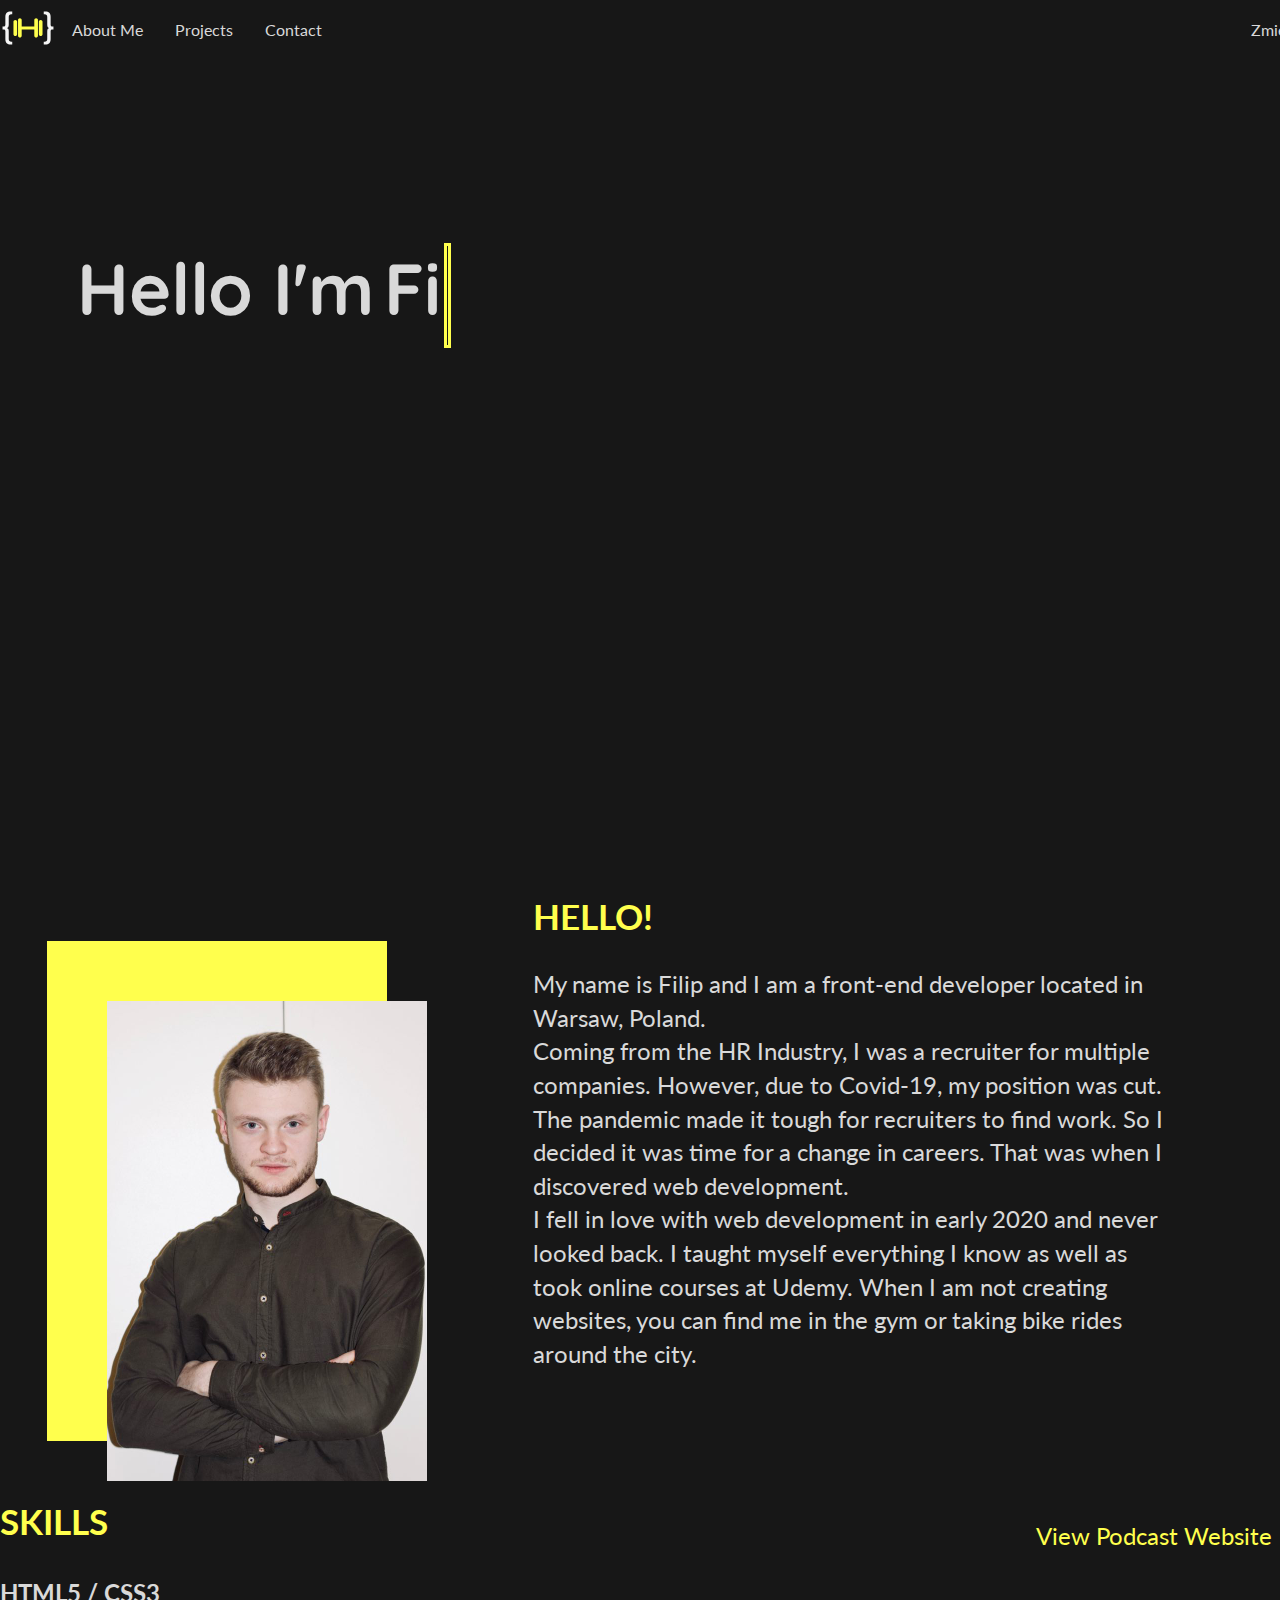
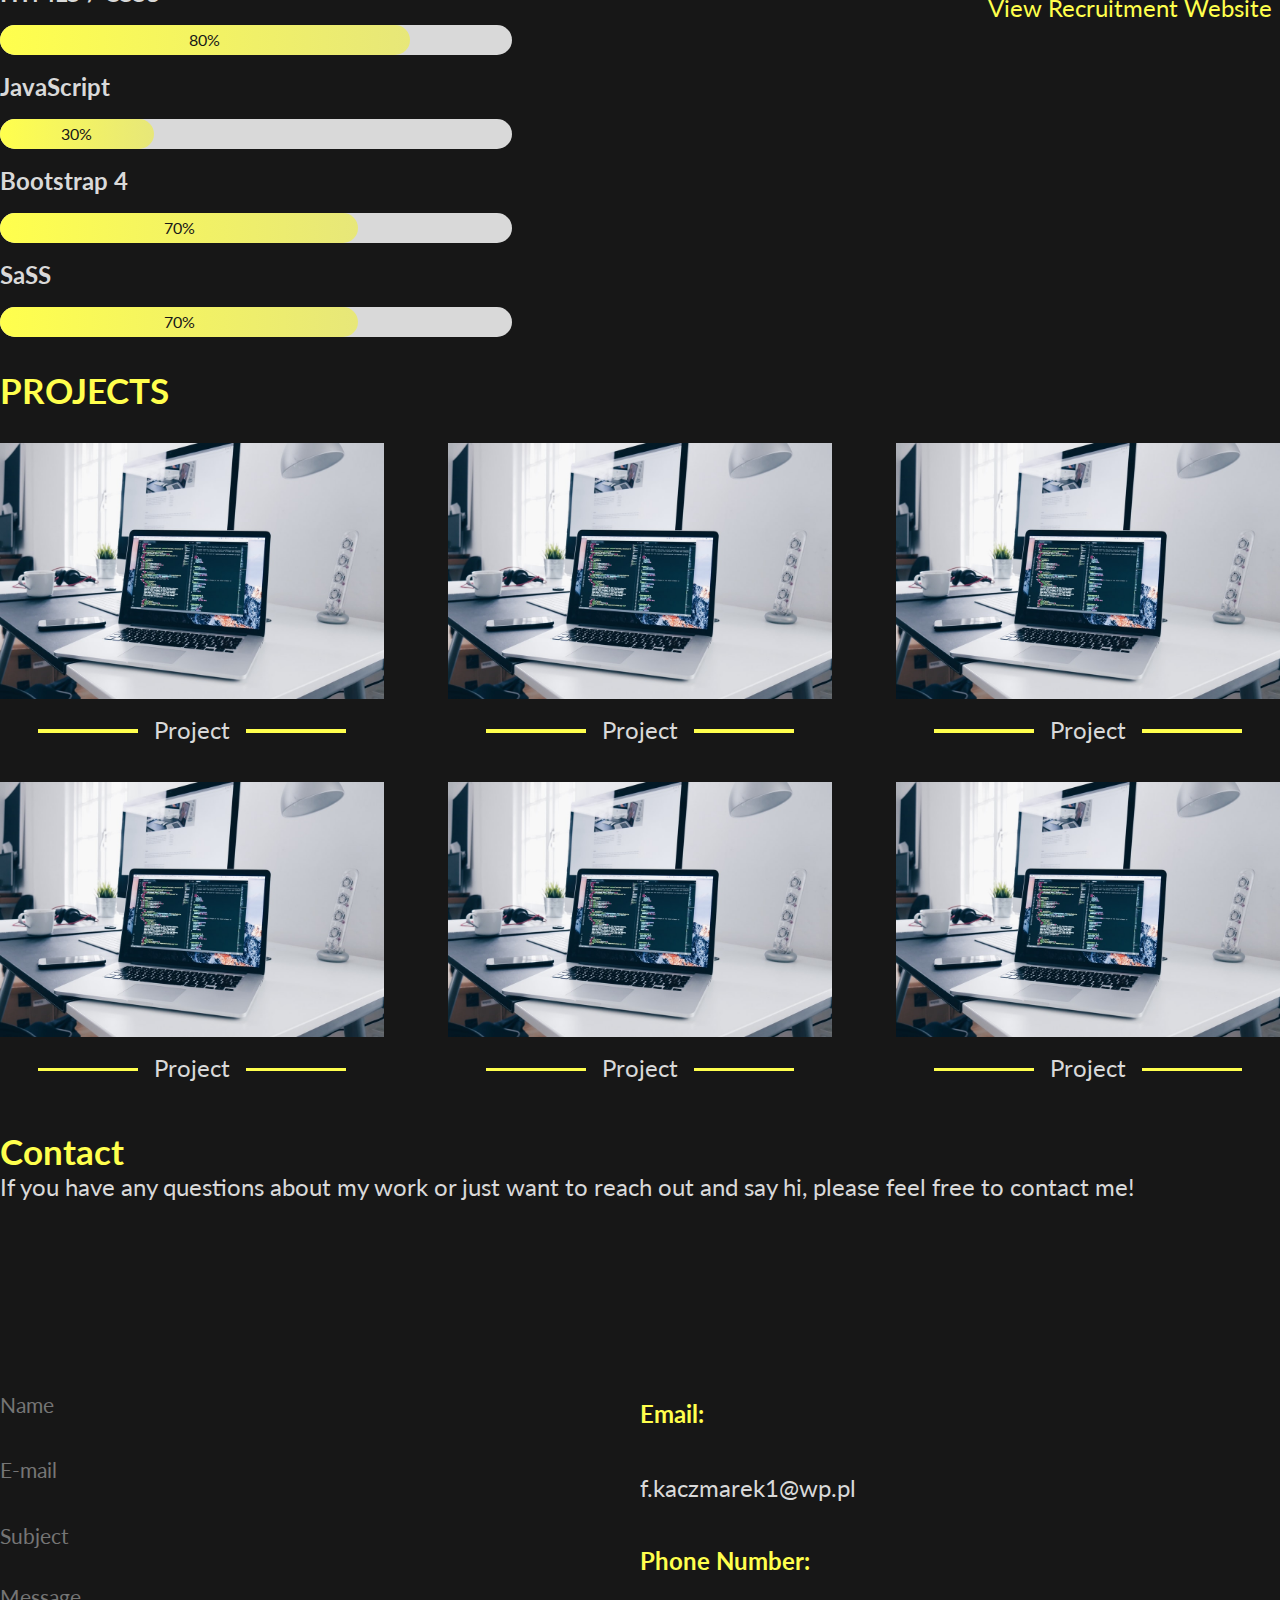
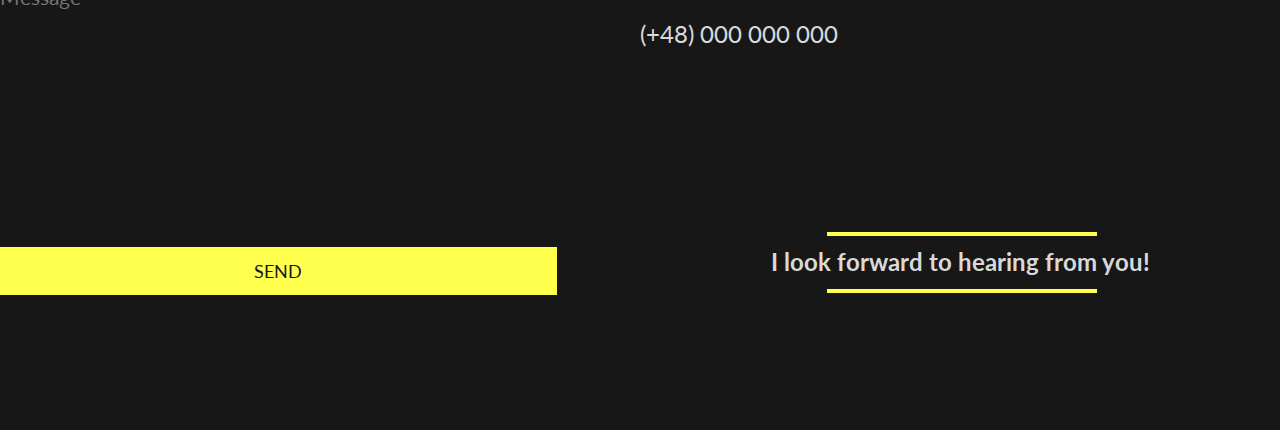
==== commit e893c7cd: "Update 21.08.2020" ====
--- a/index.html
+++ b/index.html
@@ -49,7 +49,7 @@
                     </ul>
                 </div>
                 <div class="change-language">
-                    <p>Zmień język na polski</p>
+                    <a class="navbar-link" href="pl/index-pl.html">Zmień język na polski</a>
                 </div>
             </div>
 
@@ -239,7 +239,7 @@
         </section>
     </div>
 
-
+    <script src="script-engVersion.js"></script>
     <script src="script.js"></script>
 </body>
 
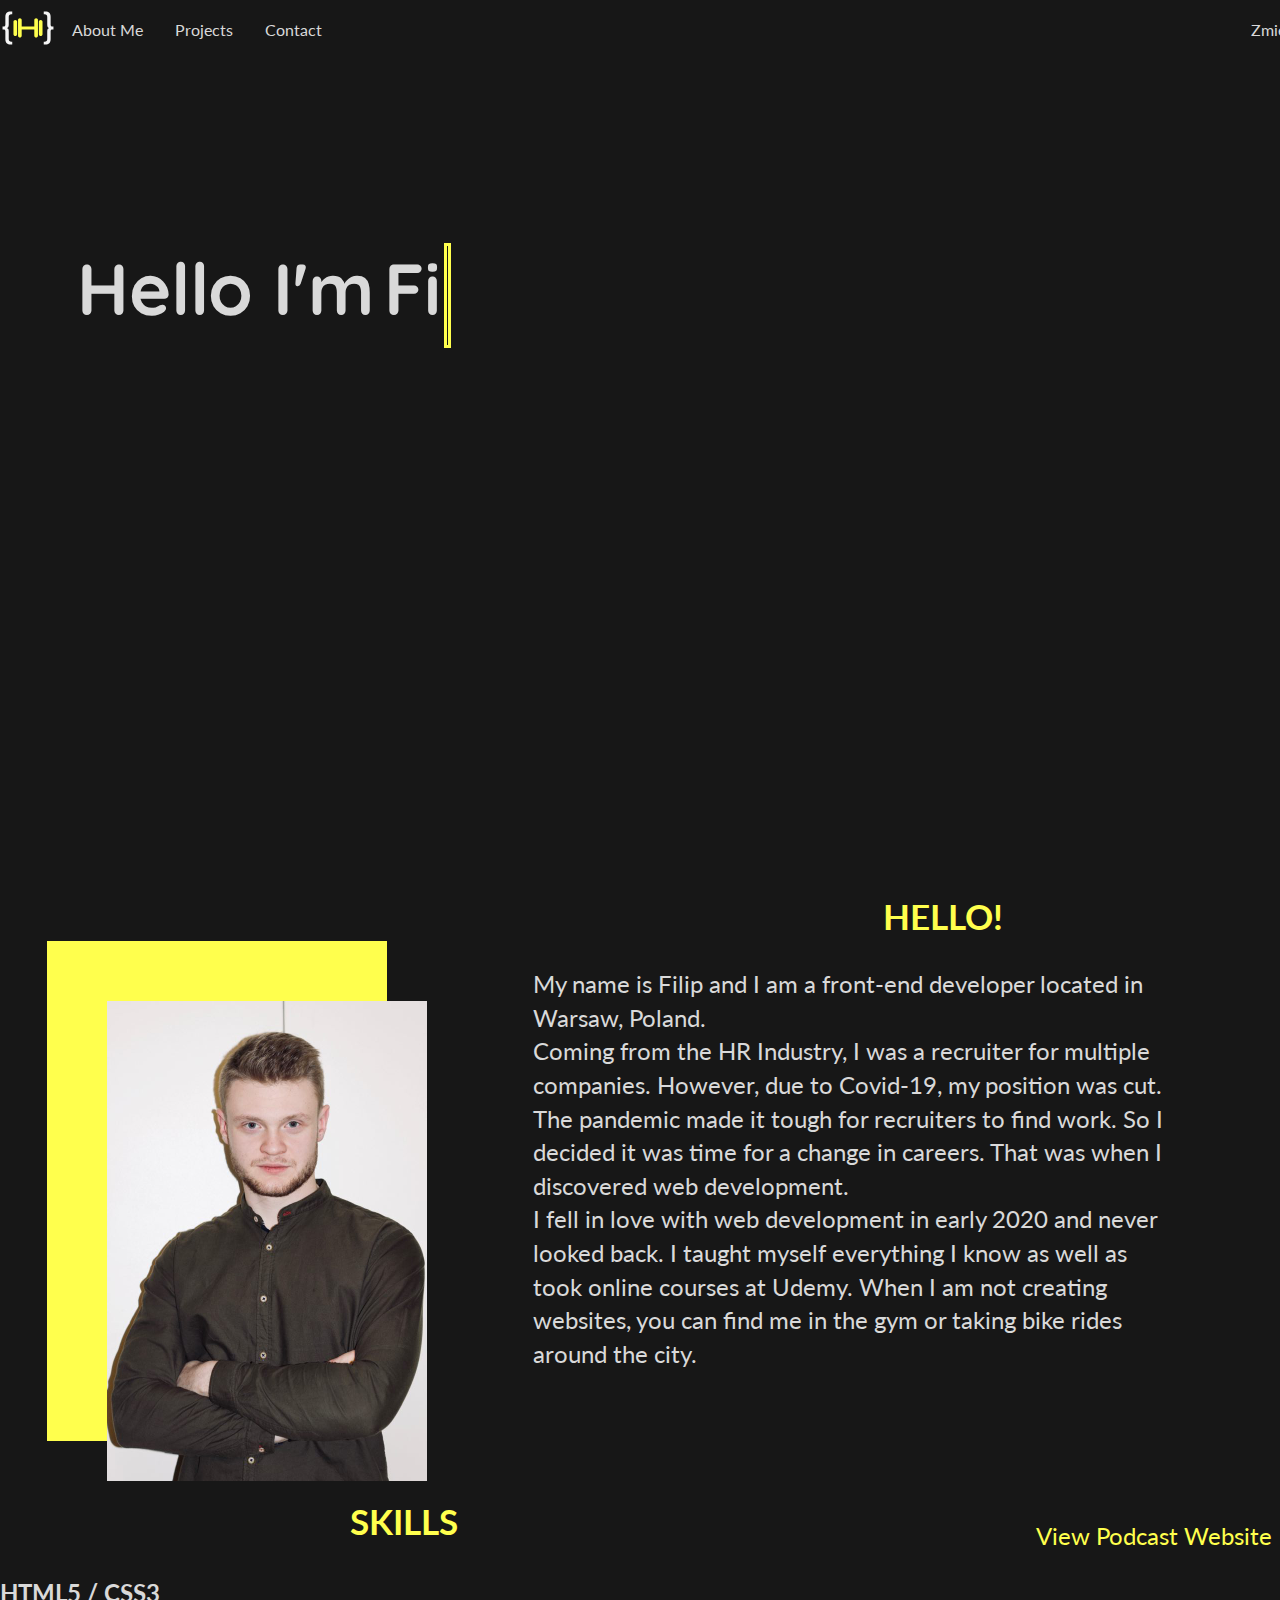
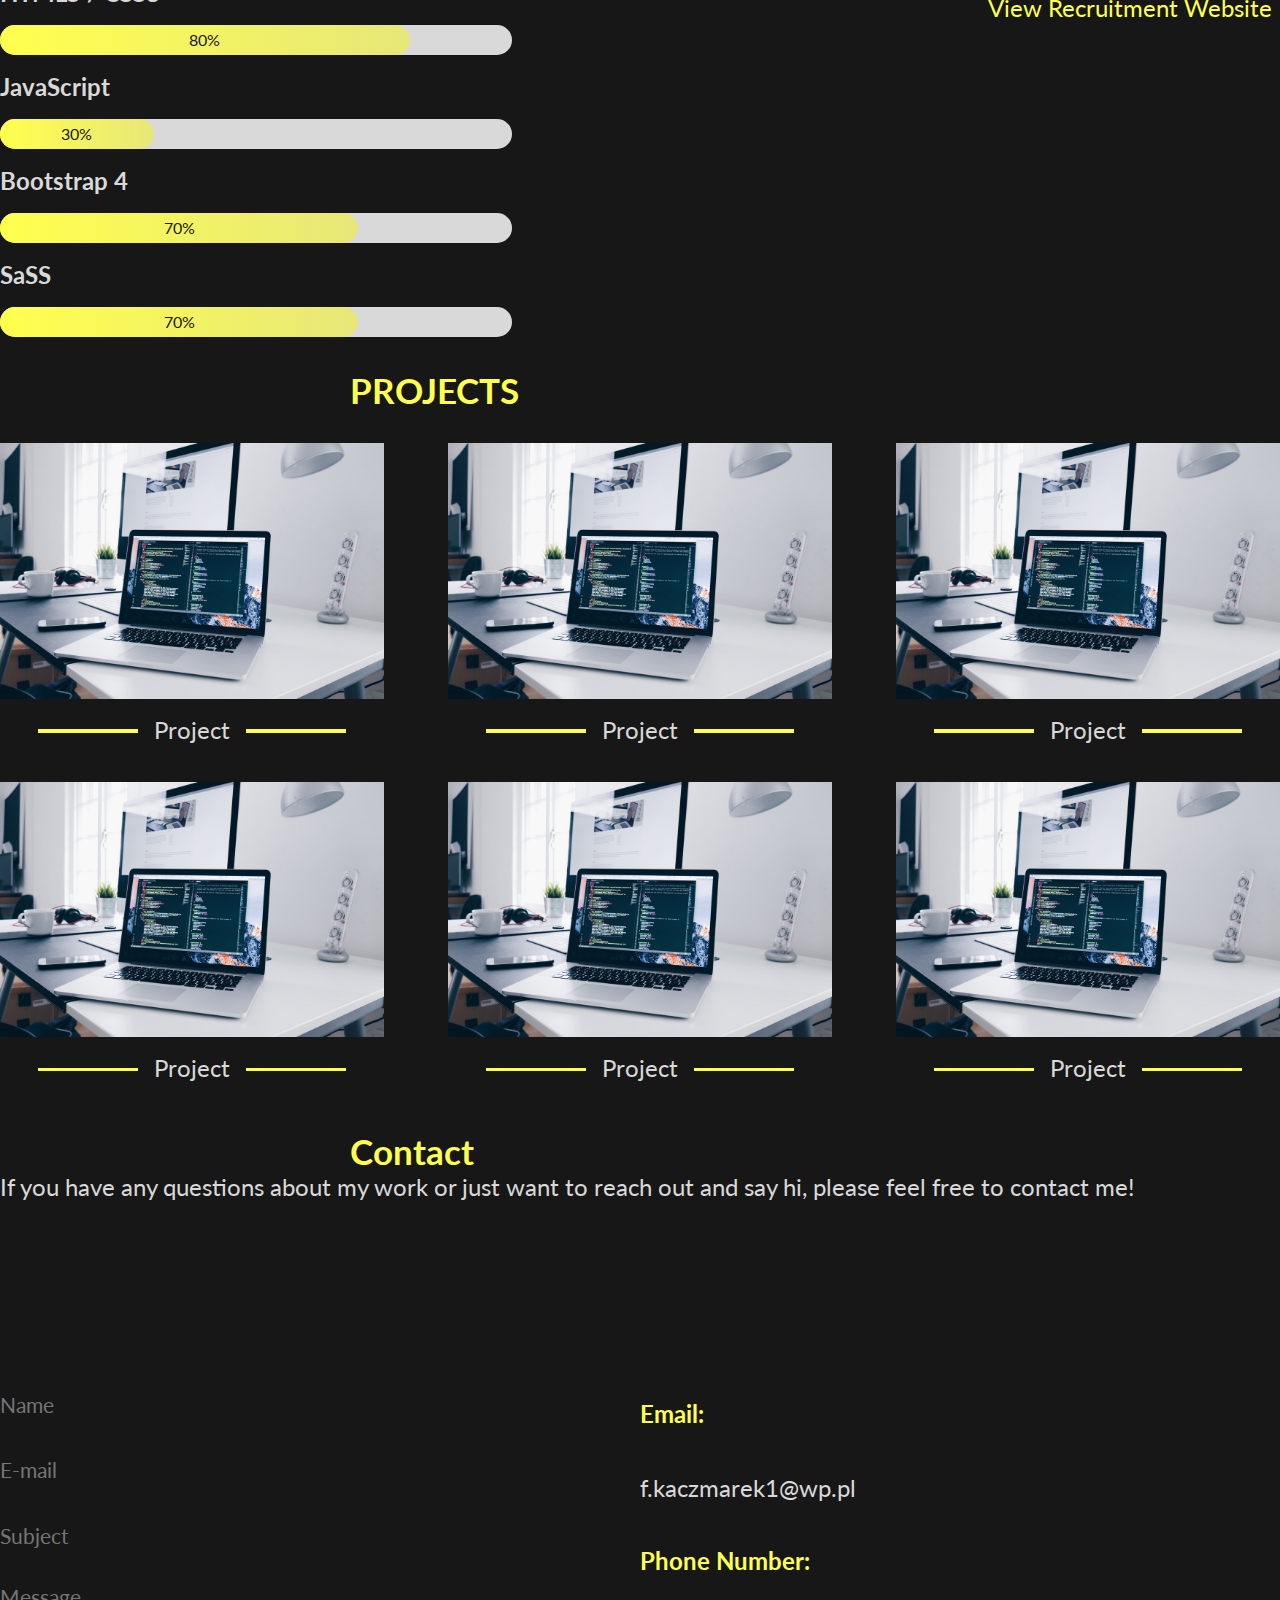
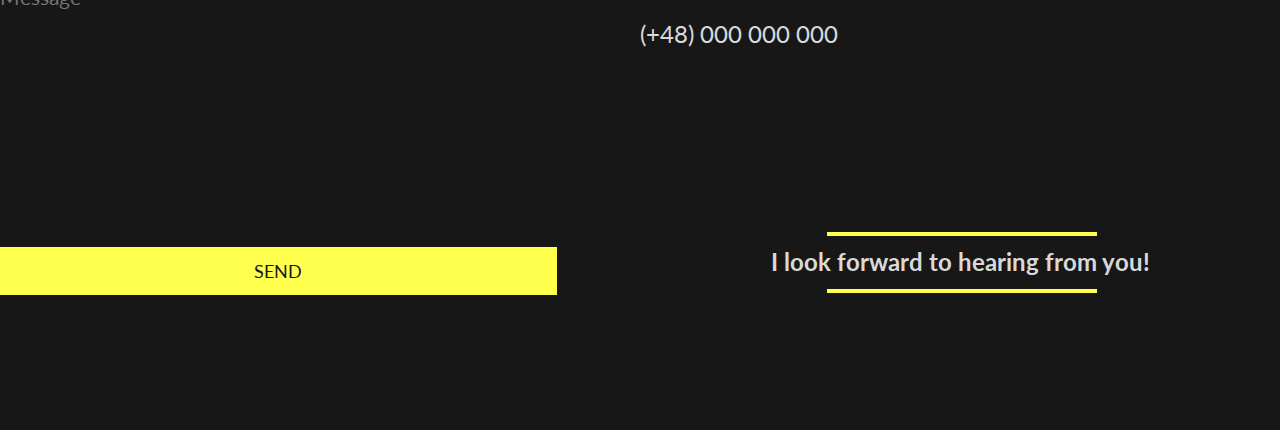
==== commit 3336a597: "Add files via upload" ====
--- a/index.html
+++ b/index.html
@@ -70,7 +70,7 @@
                     <img class="photo-fk" src="Images/FilipKaczmarek-photo.jpg" alt="">
                 </div>
                 <div class="am--content__text">
-                    <h1 class="h1-yellow">HELLO!</h1><br>
+                    <h1 class="h1-yellow scroll-effect1">HELLO!</h1><br>
                     <p>My name is Filip and I am a front-end developer located in Warsaw, Poland.<br/>
                         Coming from the HR Industry, I was a recruiter for multiple companies.
                         However, due to Covid-19, my position was cut. The pandemic made it tough for recruiters
@@ -83,7 +83,7 @@
             </div>
             <div id="my-skills">
                 <div class="progress-bar">
-                    <h1><span class="skill-heading">SKILLS</span></h1><br />
+                    <h1><span class="skill-heading scroll-effect2">SKILLS</span></h1><br />
 
                     <div class="progress-bar__item item-htmlcss">
                         <h2>HTML5 / CSS3</h2>
@@ -133,7 +133,7 @@
         <!-- ***** MAIN SECTION - Projects ***** -->
         <section id="projects">
             <div class="projects-heading__div">
-                <h1><span class="projects-heading">PROJECTS</span></h1>
+                <h1><span class="projects-heading scroll-effect3">PROJECTS</span></h1>
             </div>
             <div class="project-grid">
                 <div class="project-item project1">
@@ -209,7 +209,7 @@
 
         <section id="contact">
             <div class="contact-text">
-                <h1><span class="contatct-title">Contact</span></h1>
+                <h1><span class="contatct-title scroll-effect4">Contact</span></h1>
                 <p class="contact-text__paragraph">If you have any questions about my work or just want to reach out and say hi,
                     please feel free to contact me!</p>
             </div>
--- a/style.css
+++ b/style.css
@@ -477,6 +477,14 @@
     left: 15%;
 }
 
+.scroll-effect1,
+.scroll-effect2,
+.scroll-effect3,
+.scroll-effect4{
+    left: 350px;
+    position: relative;
+}
+
 @media screen and (max-width: 950px) {
     .h1-yellow, .skill-heading, .projects-heading, .contatct-title {
         font-size: 1.9rem;
